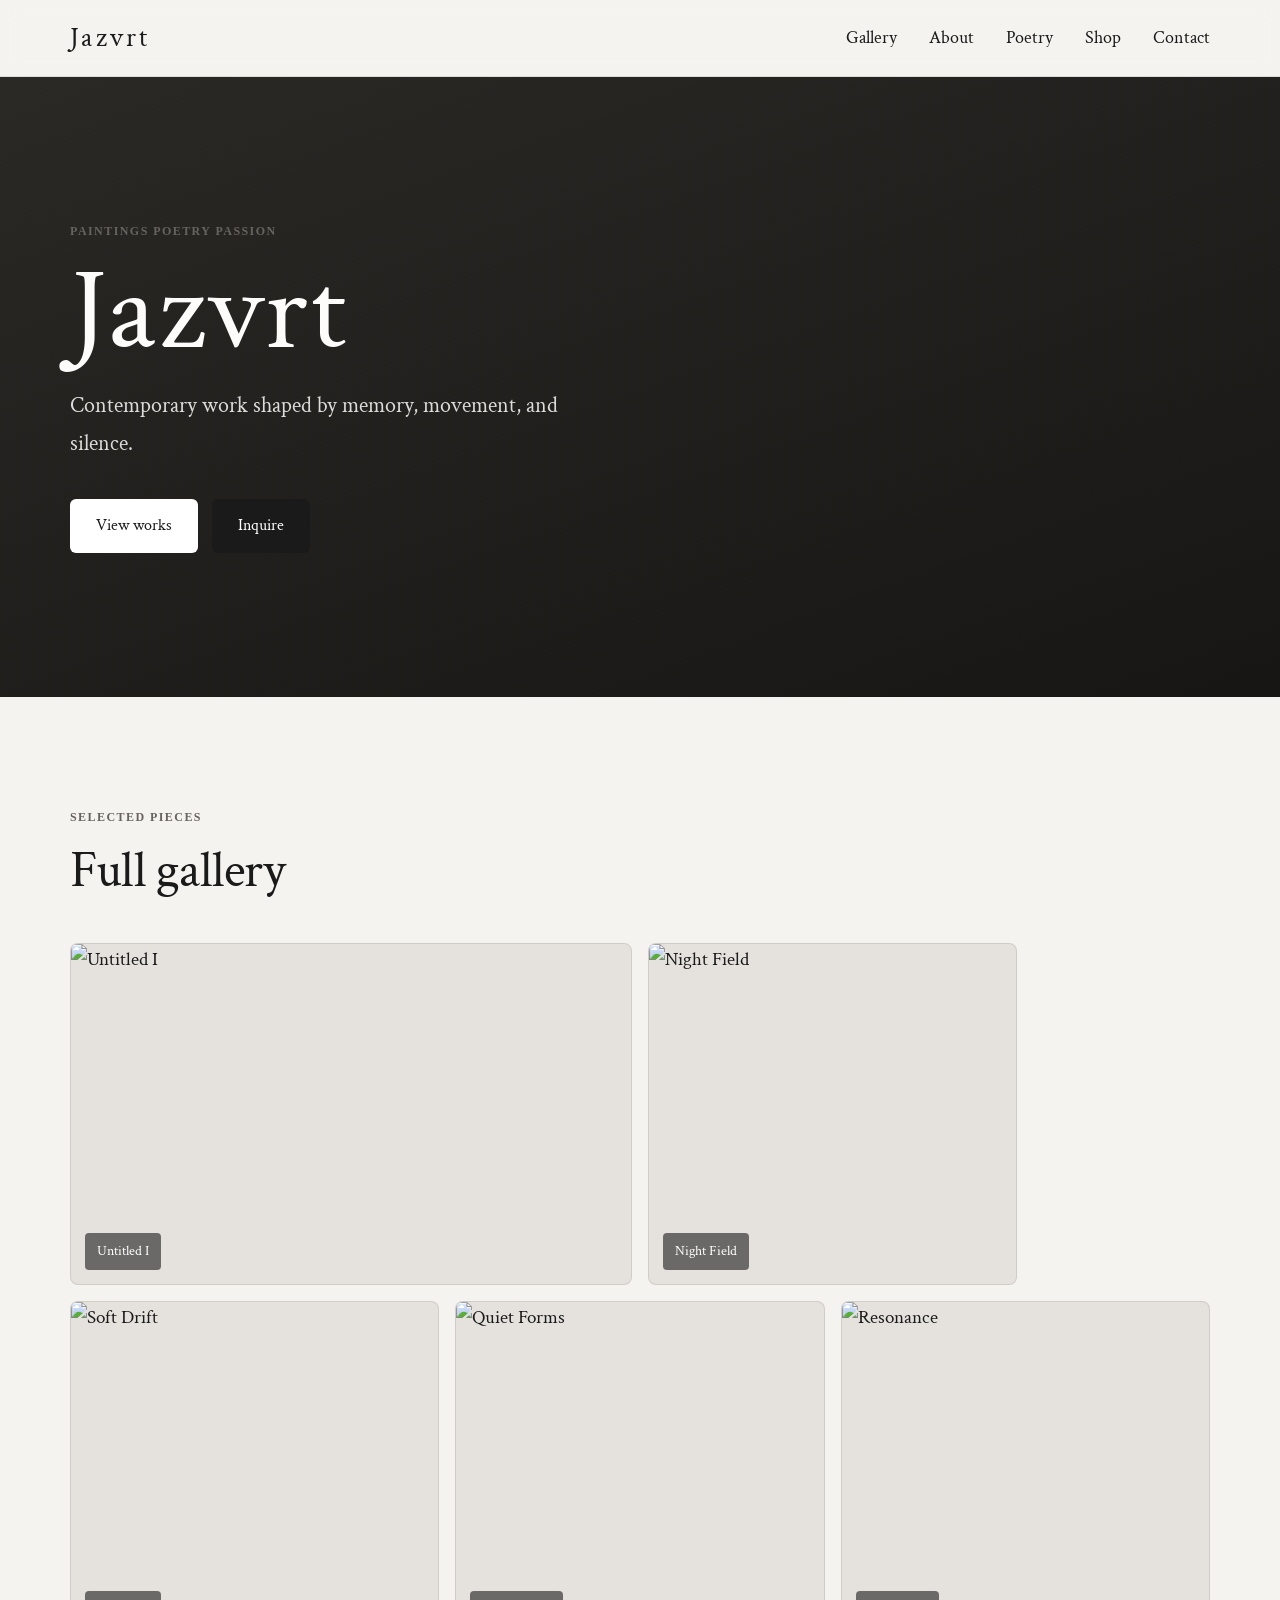
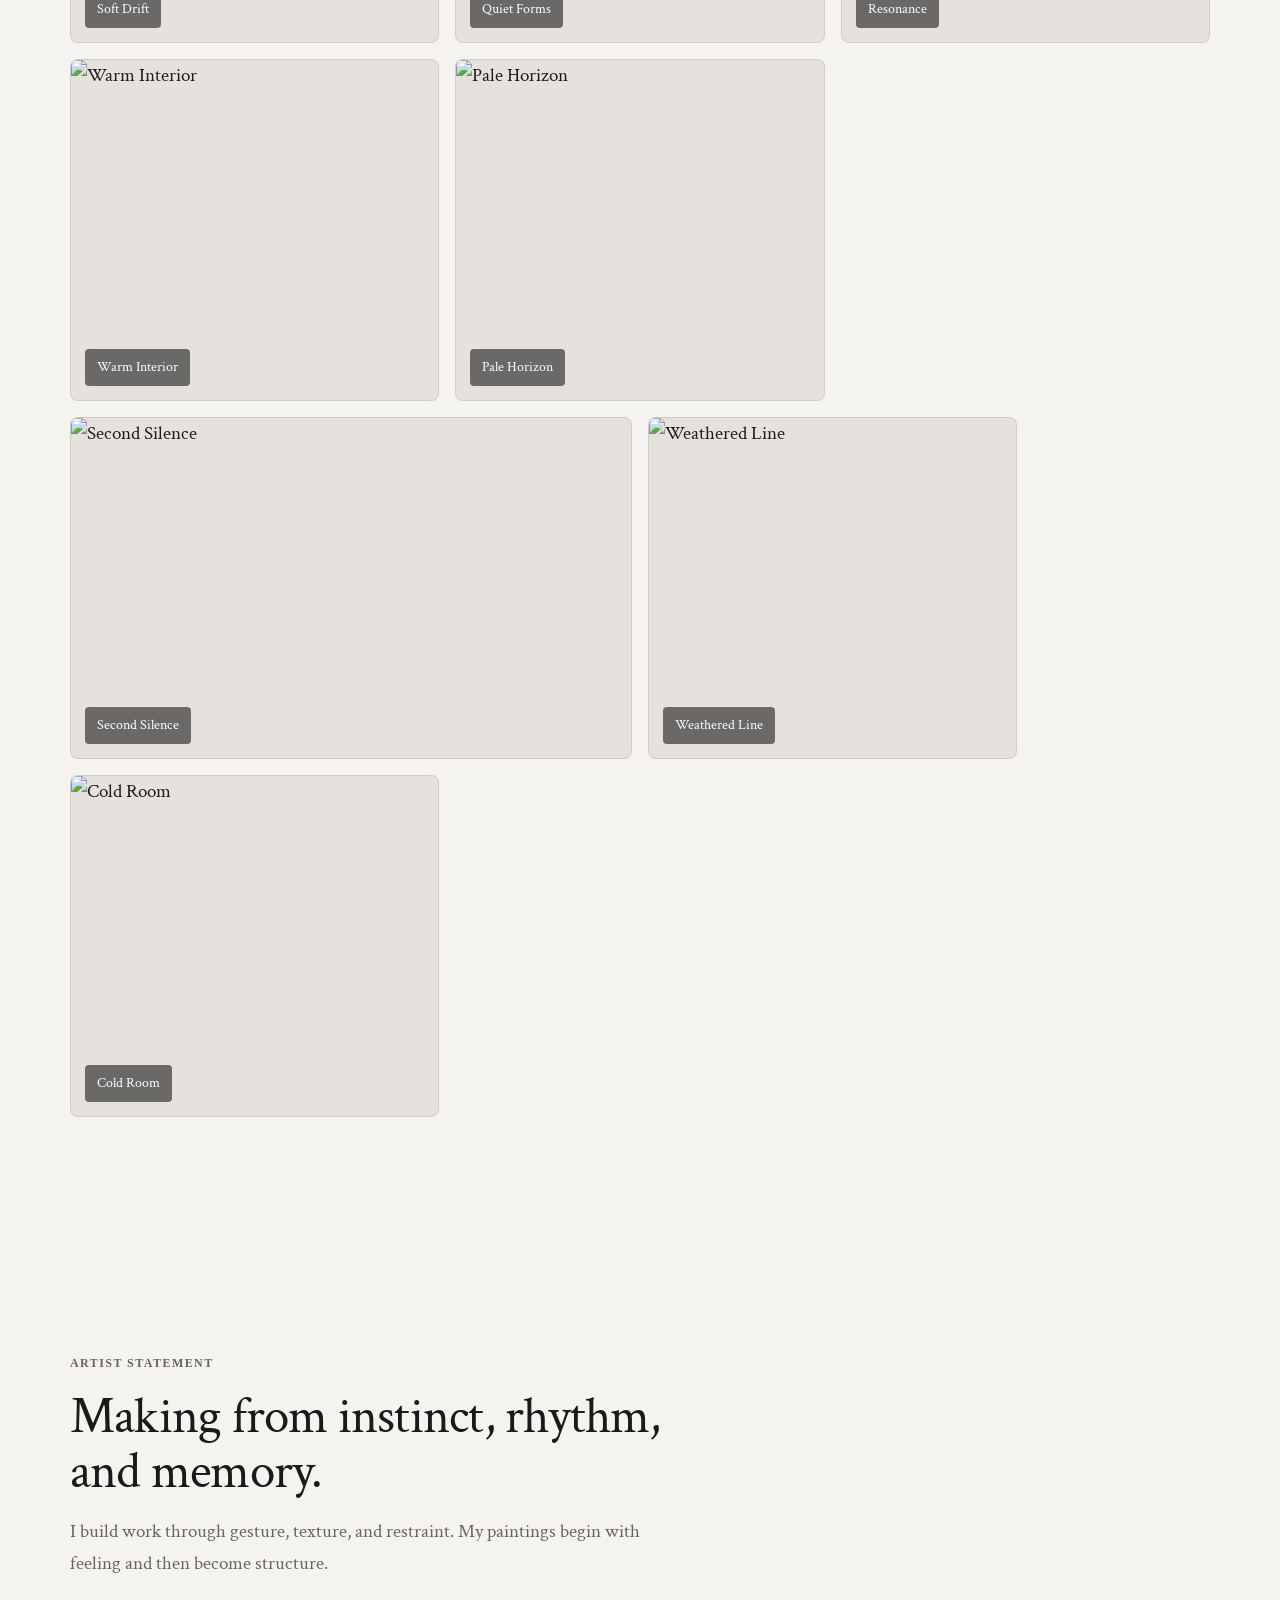
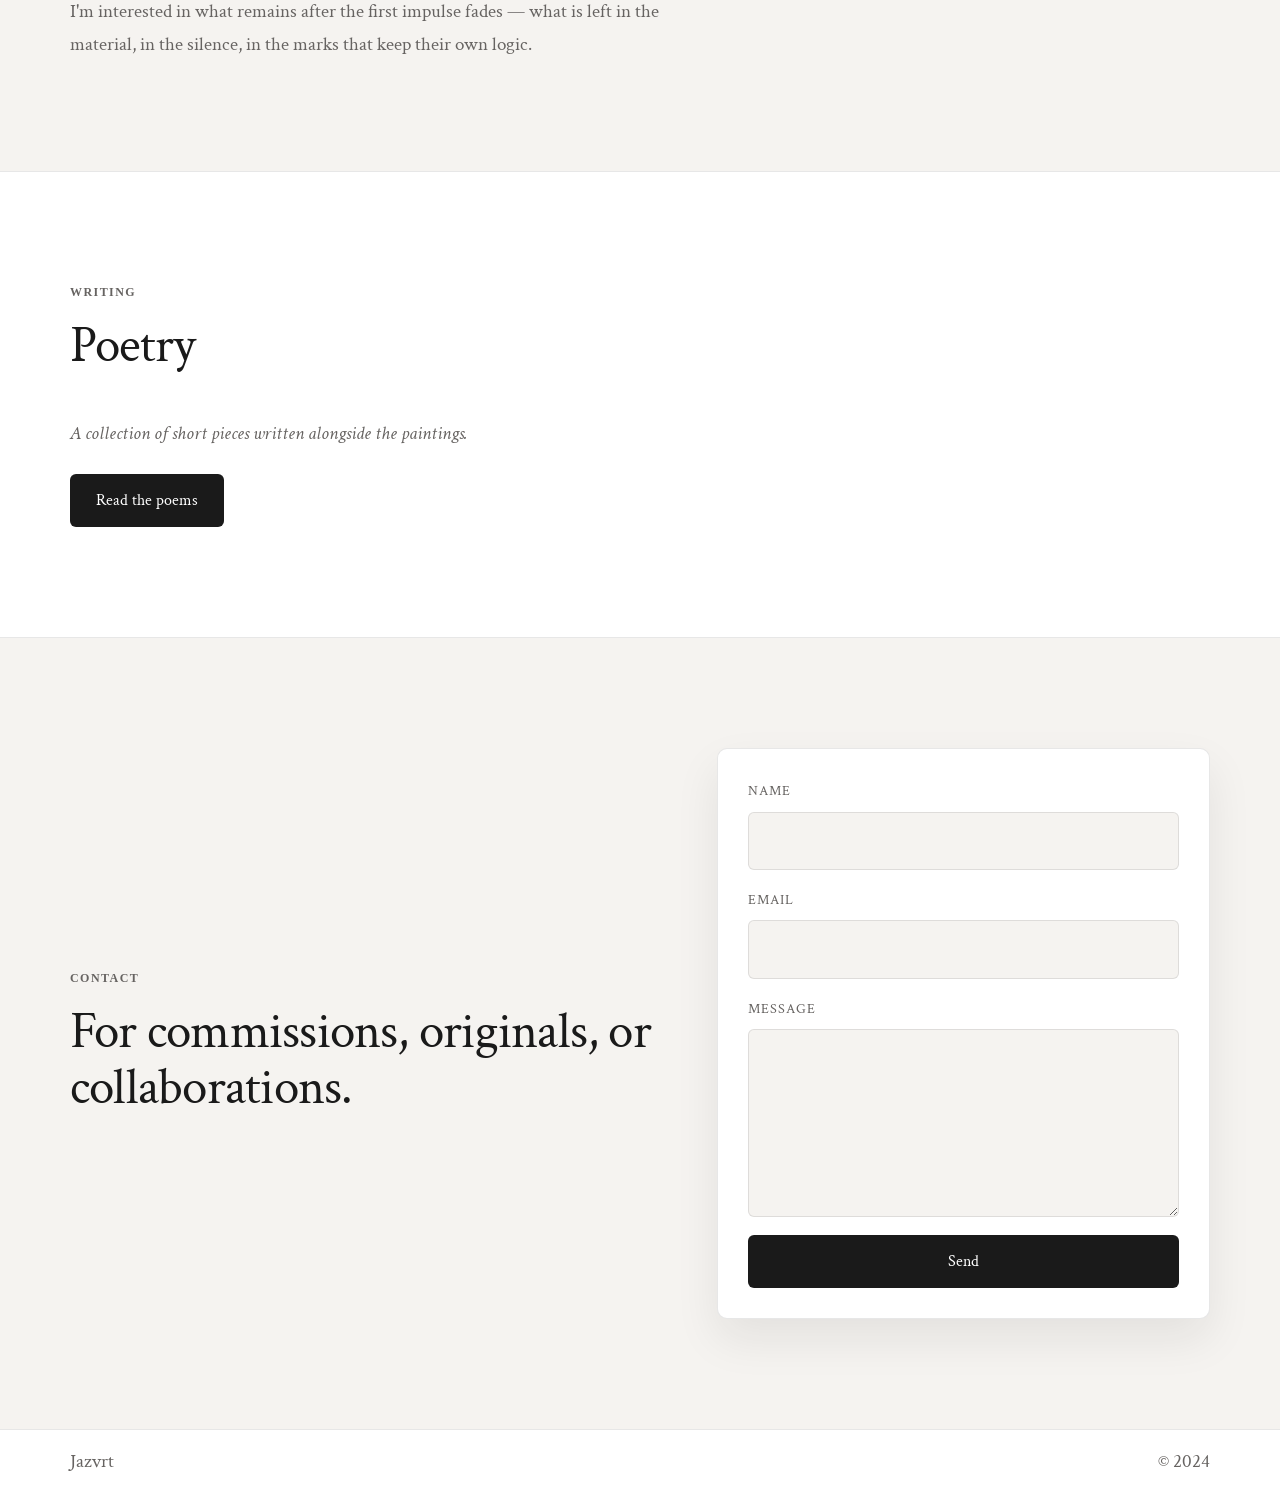
==== index.html @ 8edafdf9 "Fix tagline: paintings poetry passion (no slashes)" ====
<!DOCTYPE html>
<html lang="en">
<head>
  <meta charset="UTF-8">
  <meta name="viewport" content="width=device-width, initial-scale=1.0">
  <meta name="description" content="Jazvrt — contemporary paintings, works, and poetry.">
  <title>Jazvrt</title>
  <link rel="preconnect" href="https://fonts.googleapis.com">
  <link rel="preconnect" href="https://fonts.gstatic.com" crossorigin>
  <link href="https://fonts.googleapis.com/css2?family=Cormorant+Garamond:wght@300;400;500;600&family=Source+Serif+Pro:ital,wght@0,400;0,600;1,400&display=swap" rel="stylesheet">
  <link rel="stylesheet" href="styles.css">
</head>
<body>
  <header class="site-header"><div class="container nav-wrap">
    <a href="#top" class="brand">Jazvrt</a>
    <nav class="main-nav"><a href="#gallery">Gallery</a><a href="#about">About</a><a href="poetry.html">Poetry</a><a href="shop.html">Shop</a><a href="#contact">Contact</a></nav>
    <button class="menu-toggle" aria-label="Toggle menu" aria-expanded="false"><span></span><span></span><span></span></button>
  </div></header>

  <main id="top">
    <section class="hero"><div class="container hero-inner"><p class="eyebrow">paintings poetry passion</p><h1>Jazvrt</h1><p class="hero-copy">Contemporary work shaped by memory, movement, and silence.</p><div class="hero-actions"><a href="#gallery" class="btn btn-light">View works</a><a href="#contact" class="btn btn-dark">Inquire</a></div></div></section>

    <section class="gallery section-space" id="gallery"><div class="container"><div class="section-heading"><p class="eyebrow muted">Selected pieces</p><h2>Full gallery</h2></div><div class="gallery-grid">
      <figure class="gallery-item large" data-title="Untitled I"><img src="https://images.unsplash.com/photo-1579783902614-a3fb3927b6a5?auto=format&fit=crop&w=900&q=80" alt="Untitled I"><figcaption>Untitled I</figcaption></figure>
      <figure class="gallery-item" data-title="Night Field"><img src="https://images.unsplash.com/photo-1460661419201-fd4cecdf8a8b?auto=format&fit=crop&w=900&q=80" alt="Night Field"><figcaption>Night Field</figcaption></figure>
      <figure class="gallery-item" data-title="Soft Drift"><img src="https://images.unsplash.com/photo-1515405295579-ba7b45403062?auto=format&fit=crop&w=900&q=80" alt="Soft Drift"><figcaption>Soft Drift</figcaption></figure>
      <figure class="gallery-item" data-title="Quiet Forms"><img src="https://images.unsplash.com/photo-1500530855697-b586d89ba3ee?auto=format&fit=crop&w=900&q=80" alt="Quiet Forms"><figcaption>Quiet Forms</figcaption></figure>
      <figure class="gallery-item" data-title="Resonance"><img src="https://images.unsplash.com/photo-1517772660320-d64a2a03cf9d?auto=format&fit=crop&w=900&q=80" alt="Resonance"><figcaption>Resonance</figcaption></figure>
      <figure class="gallery-item" data-title="Warm Interior"><img src="https://images.unsplash.com/photo-1531913764164-f85c52e6e654?auto=format&fit=crop&w=900&q=80" alt="Warm Interior"><figcaption>Warm Interior</figcaption></figure>
      <figure class="gallery-item" data-title="Pale Horizon"><img src="https://images.unsplash.com/photo-1547333590-47313ce65319?auto=format&fit=crop&w=900&q=80" alt="Pale Horizon"><figcaption>Pale Horizon</figcaption></figure>
      <figure class="gallery-item large" data-title="Second Silence"><img src="https://images.unsplash.com/photo-1578301978693-85fa9c0320b9?auto=format&fit=crop&w=900&q=80" alt="Second Silence"><figcaption>Second Silence</figcaption></figure>
      <figure class="gallery-item" data-title="Weathered Line"><img src="https://images.unsplash.com/photo-1552083375-1447ce886485?auto=format&fit=crop&w=900&q=80" alt="Weathered Line"><figcaption>Weathered Line</figcaption></figure>
      <figure class="gallery-item" data-title="Cold Room"><img src="https://images.unsplash.com/photo-1541961017774-22349e4a1262?auto=format&fit=crop&w=900&q=80" alt="Cold Room"><figcaption>Cold Room</figcaption></figure>
    </div></div></section>

    <div class="lightbox" id="lightbox"><div class="lightbox-overlay" id="lightboxOverlay"></div><div class="lightbox-content"><button class="lightbox-close" id="lightboxClose" aria-label="Close">×</button><div class="zoom-viewport" id="zoomViewport"><img id="lightboxImage" src="" alt=""></div><div class="lightbox-info"><p id="lightboxCaption"></p><div class="lightbox-nav"><button id="lightboxPrev">← Prev</button><button id="lightboxNext">Next →</button></div></div></div></div>

    <section class="about section-space" id="about"><div class="container about-grid"><div class="about-copy"><p class="eyebrow muted">Artist statement</p><h2>Making from instinct, rhythm, and memory.</h2><p>I build work through gesture, texture, and restraint. My paintings begin with feeling and then become structure.</p><p>I'm interested in what remains after the first impulse fades — what is left in the material, in the silence, in the marks that keep their own logic.</p></div></div></section>
    <section class="poetry-teaser section-space"><div class="container"><div class="section-heading"><p class="eyebrow muted">Writing</p><h2>Poetry</h2></div><p class="poetry-lead">A collection of short pieces written alongside the paintings.</p><a href="poetry.html" class="btn btn-dark">Read the poems</a></div></section>
    <section class="contact section-space" id="contact"><div class="container contact-wrap"><div class="contact-copy"><p class="eyebrow muted">Contact</p><h2>For commissions, originals, or collaborations.</h2></div><form class="contact-form" id="contactForm"><label><span>Name</span><input type="text" name="name" required></label><label><span>Email</span><input type="email" name="email" required></label><label><span>Message</span><textarea name="message" rows="5" required></textarea></label><button type="submit" class="btn btn-dark">Send</button></form></div></section>
  </main>
  <footer class="site-footer"><div class="container footer-wrap"><span>Jazvrt</span><span>© 2024</span></div></footer>
  <script src="script.js"></script>
</body>
</html>
---- styles.css ----
@import url('https://fonts.googleapis.com/css2?family=Crimson+Text:ital,wght@0,400;0,600;1,400&family=Source+Serif+Pro:ital,wght@0,400;0,600;1,400&display=swap');
*{box-sizing:border-box;margin:0;padding:0}:root{--bg:#f5f3f0;--panel:#fff;--ink:#1a1a1a;--muted:#666361;--line:rgba(26,26,26,.1);--shadow:0 20px 45px rgba(26,26,26,.08);--success:#2d5016}html{scroll-behavior:smooth}body{background:var(--bg);color:var(--ink);font-family:'Crimson Text',Georgia,serif;line-height:1.7;font-size:19px;font-weight:400}img{display:block;width:100%}a{color:inherit;text-decoration:none}button,input,textarea{font:inherit}button{border:0;background:none;cursor:pointer}.container{width:min(1140px,calc(100% - 40px));margin:auto}.section-space{padding:110px 0}.eyebrow{font-size:.75rem;letter-spacing:.12em;text-transform:uppercase;font-weight:600;margin-bottom:16px;color:var(--muted);font-family:Georgia,serif}.muted{color:var(--muted)}
.site-header{position:sticky;top:0;z-index:30;background:rgba(245,243,240,.92);backdrop-filter:blur(10px);border-bottom:1px solid var(--line)}.nav-wrap{display:flex;align-items:center;justify-content:space-between;height:76px}.brand{font-size:1.7rem;font-weight:500;letter-spacing:.12em}.main-nav{display:flex;gap:32px;font-size:1.1rem}.main-nav a{position:relative}.main-nav a:after{content:'';position:absolute;bottom:-6px;left:0;width:100%;height:1px;background:var(--ink);transform:scaleX(0);transform-origin:left;transition:transform .25s}.main-nav a:hover:after{transform:scaleX(1)}.menu-toggle{display:none;width:40px;height:40px;border:1px solid var(--line);border-radius:50%;flex-direction:column;align-items:center;justify-content:center;gap:4px}.menu-toggle span{width:16px;height:1.5px;background:var(--ink)}
.hero{min-height:620px;display:flex;align-items:center;background:linear-gradient(160deg,#2b2926,#171614);color:#fdfcfa;padding:100px 0}.hero h1{font-size:clamp(4.5rem,9vw,8rem);font-weight:300;letter-spacing:.02em;line-height:.95;margin-bottom:20px}.hero-copy{font-size:1.4rem;max-width:540px;margin-bottom:36px;opacity:.85}.hero-actions{display:flex;gap:14px;flex-wrap:wrap}.btn{display:inline-flex;align-items:center;justify-content:center;padding:12px 25px;border-radius:6px;border:1px solid transparent;font-size:1rem;font-weight:500;transition:transform .2s,opacity .2s}.btn:hover{transform:translateY(-1px);opacity:.92}.btn-light{background:#fff;color:#1a1a1a}.btn-dark{background:var(--ink);color:#fff}.section-heading{margin-bottom:44px}.section-heading h2,.about-copy h2,.contact-copy h2{font-size:clamp(2.5rem,4vw,4rem);font-weight:400;letter-spacing:-.015em;line-height:1.08}
.gallery-grid{display:grid;grid-template-columns:repeat(12,1fr);gap:16px}.gallery-item{position:relative;grid-column:span 4;background:#e5e2de;overflow:hidden;cursor:pointer;border-radius:8px;border:1px solid var(--line);transition:transform .25s,box-shadow .25s}.gallery-item.large{grid-column:span 6}.gallery-item:hover{transform:translateY(-3px);box-shadow:var(--shadow)}.gallery-item img{height:340px;object-fit:cover;transition:transform .4s}.gallery-item:hover img{transform:scale(1.03)}.gallery-item figcaption{position:absolute;left:14px;bottom:14px;padding:6px 12px;background:rgba(26,26,26,.6);color:#fff;border-radius:4px;font-size:.9rem;font-weight:500}
.lightbox{display:none;position:fixed;inset:0;z-index:100;align-items:center;justify-content:center}.lightbox.active{display:flex}.lightbox-overlay{position:absolute;inset:0;background:rgba(20,18,16,.86);cursor:pointer}.lightbox-content{position:relative;z-index:1;width:min(92vw,920px);background:#14120f;border-radius:10px;overflow:hidden;animation:pop .28s ease}.zoom-viewport{overflow:hidden;max-height:76vh;background:#000;cursor:zoom-in}.zoom-viewport.zoomed{cursor:grab}.zoom-viewport.zoomed.dragging{cursor:grabbing}#lightboxImage{width:100%;max-height:76vh;object-fit:contain;user-select:none;transform:scale(1);transform-origin:center;transition:transform .18s ease;touch-action:none}.zoom-viewport.zoomed #lightboxImage{transform:scale(2.4);transition:none}.lightbox-close{position:absolute;top:12px;right:12px;width:38px;height:38px;border-radius:50%;background:rgba(255,255,255,.12);color:#fff;font-size:1.4rem;z-index:2}.lightbox-info{display:flex;align-items:center;justify-content:space-between;padding:16px 18px;color:#fff}.lightbox-nav{display:flex;gap:8px}.lightbox-nav button{color:#fff;border:1px solid rgba(255,255,255,.25);padding:8px 14px;border-radius:6px}.lightbox-nav button:hover{background:rgba(255,255,255,.1)}@keyframes pop{from{transform:scale(.96);opacity:0}to{transform:scale(1);opacity:1}}
.about-grid,.contact-wrap{display:grid;grid-template-columns:1.1fr .9fr;gap:44px;align-items:center}.about-copy p,.contact-copy p{margin-top:16px;color:var(--muted)}.about-visual img{border-radius:10px;border:1px solid var(--line);box-shadow:var(--shadow);min-height:420px;object-fit:cover}.poetry-teaser{background:var(--panel);border-top:1px solid var(--line);border-bottom:1px solid var(--line)}.poetry-lead,.shop-note{color:var(--muted);margin-bottom:24px;max-width:520px;font-style:italic}.poetry-page,.shop-page{background:var(--bg)}.poem-list{display:flex;flex-direction:column;max-width:720px;margin:auto}.poem-full{padding:48px 0;border-bottom:1px solid var(--line)}.poem-number{font-size:.9rem;letter-spacing:.1em;color:var(--muted);margin-bottom:14px}.poem-text{font-family:'Source Serif Pro',Georgia,serif;font-size:1.5rem;line-height:1.95;font-style:italic}
.contact{background:var(--bg)}.contact-form{display:grid;gap:18px;padding:30px;border-radius:10px;border:1px solid var(--line);background:var(--panel);box-shadow:var(--shadow)}.contact-form label{display:grid;gap:8px}.contact-form span,.payment-label{font-size:.9rem;text-transform:uppercase;letter-spacing:.08em;color:var(--muted)}.contact-form input,.contact-form textarea{padding:12px 14px;border-radius:6px;border:1px solid var(--line);background:var(--bg)}.contact-form textarea{min-height:130px;resize:vertical}.back-to-top{position:fixed;bottom:24px;right:24px;width:44px;height:44px;border-radius:50%;background:var(--ink);color:#fff;display:none;align-items:center;justify-content:center;z-index:20}.back-to-top.show{display:flex}.site-footer{border-top:1px solid var(--line);background:var(--panel)}.footer-wrap{display:flex;justify-content:space-between;align-items:center;min-height:64px;color:var(--muted)}
.shop-grid{display:grid;grid-template-columns:repeat(3,1fr);gap:20px}.product-card{background:var(--panel);border:1px solid var(--line);border-radius:10px;overflow:hidden;box-shadow:var(--shadow)}.product-card img{height:280px;object-fit:cover}.product-info{padding:20px;display:grid;gap:8px}.product-info h3{font-size:1.7rem;font-weight:400}.product-info p{color:var(--muted);font-size:1rem}.product-info strong{font-size:1.3rem;font-weight:500;margin:5px 0 8px}.cart-panel{margin-top:45px;padding:28px;border:1px solid var(--line);border-radius:10px;background:var(--panel);display:grid;grid-template-columns:1fr 1fr;gap:40px}.cart-panel h3{font-size:2rem;font-weight:400}.cart-empty{color:var(--muted);margin:12px 0}.cart-row{display:flex;justify-content:space-between;border-bottom:1px solid var(--line);padding:10px 0}.cart-total{margin-top:18px;font-size:1.25rem}.payment-methods{display:flex;flex-wrap:wrap;gap:8px;margin:14px 0 20px}.payment-methods span{padding:7px 10px;border:1px solid var(--line);border-radius:5px;font-size:.95rem}.checkout-btn{width:100%}.demo-note{color:var(--muted);font-size:.9rem;margin-top:12px;font-style:italic}
.toast{position:fixed;bottom:24px;left:24px;background:var(--success);color:#fff;padding:16px 24px;border-radius:8px;font-size:1rem;box-shadow:0 10px 30px rgba(45,80,22,.3);animation:slideIn .3s ease,slideOut .3s ease 2.7s forwards;z-index:1000}
@keyframes slideIn{from{transform:translateX(-120%);opacity:0}to{transform:translateX(0);opacity:1}}@keyframes slideOut{from{transform:translateX(0);opacity:1}to{transform:translateX(-120%);opacity:0}}
@media(max-width:768px){.menu-toggle{display:flex}.main-nav{display:none;position:absolute;top:76px;left:0;right:0;flex-direction:column;gap:18px;background:var(--panel);border-bottom:1px solid var(--line);padding:22px}.main-nav.active{display:flex}.gallery-grid{grid-template-columns:repeat(6,1fr)}.gallery-item,.gallery-item.large{grid-column:span 3}.about-grid,.contact-wrap,.cart-panel{grid-template-columns:1fr}.shop-grid{grid-template-columns:1fr 1fr}.poem-text{font-size:1.25rem}}@media(max-width:480px){.gallery-grid,.shop-grid{grid-template-columns:1fr}.gallery-item,.gallery-item.large{grid-column:span 1}.hero-actions{flex-direction:column}.section-space{padding:80px 0}.toast{left:12px;right:12px;bottom:20px}}
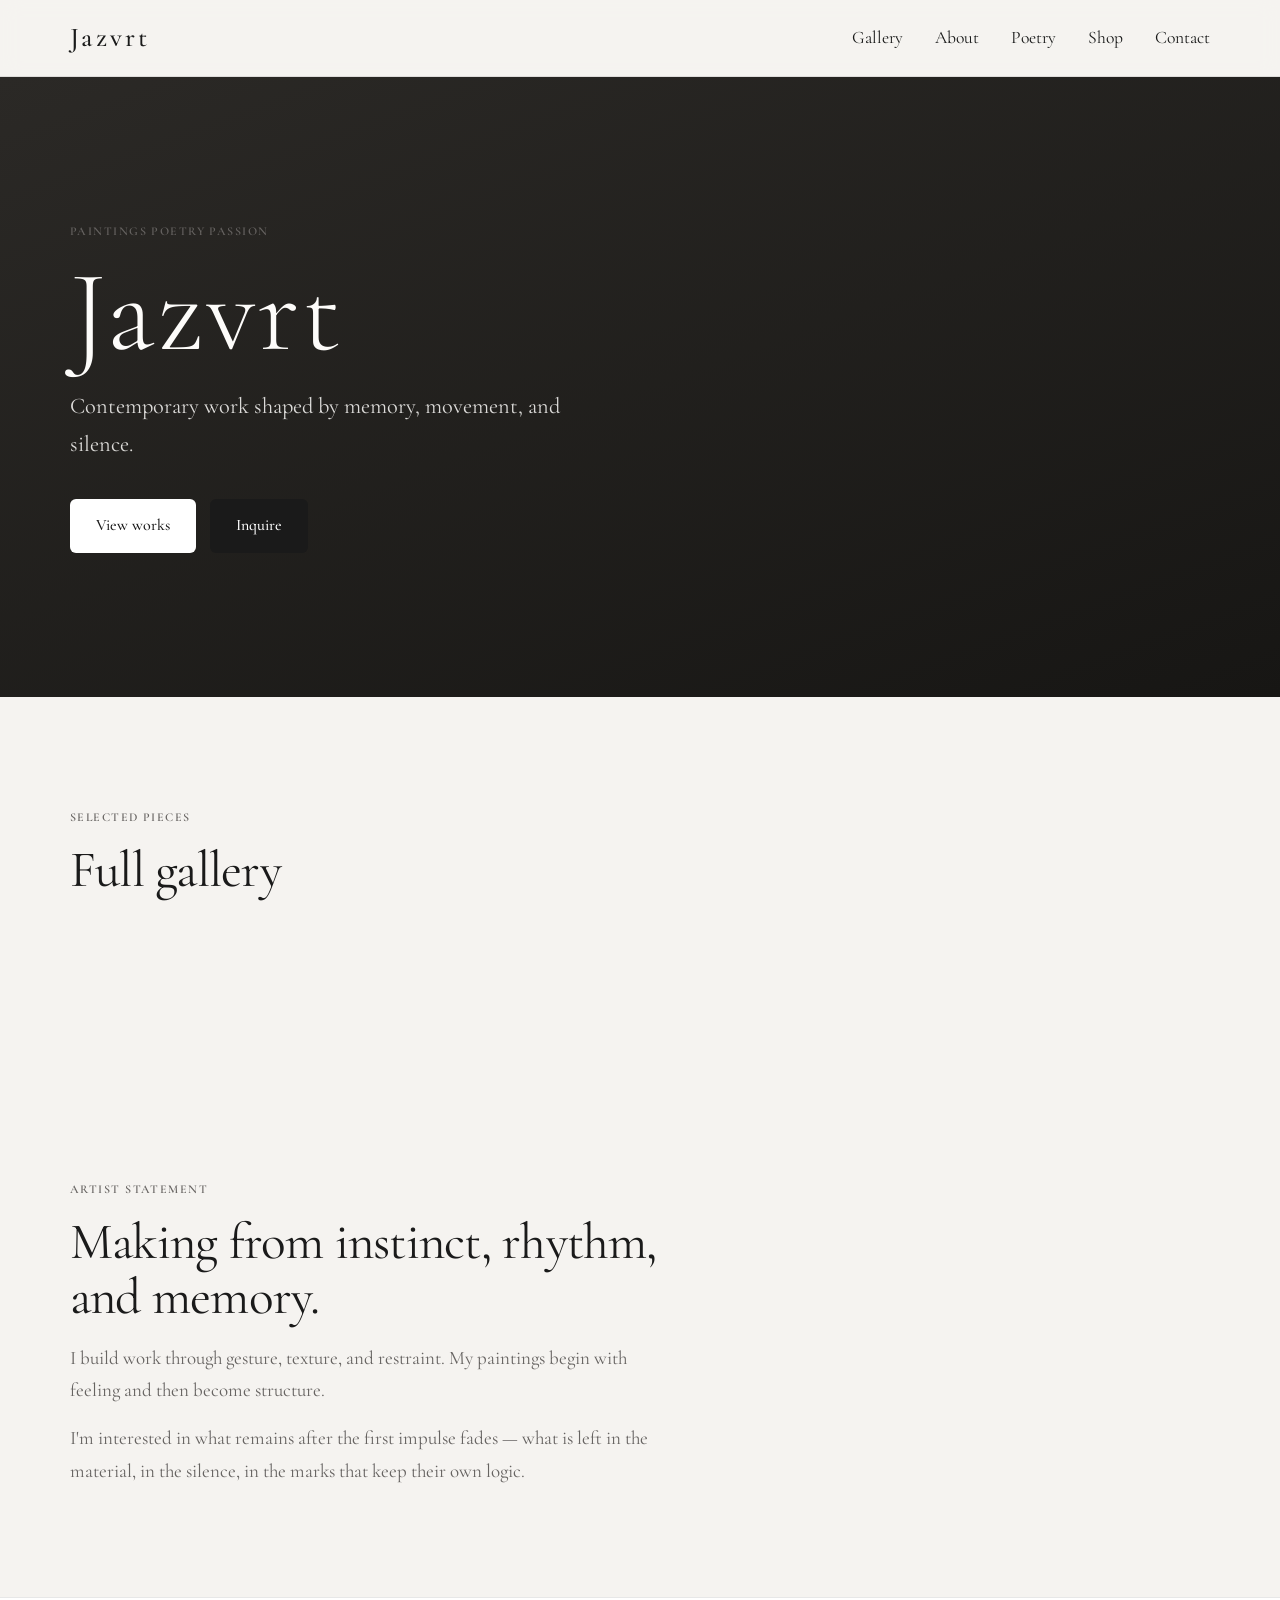
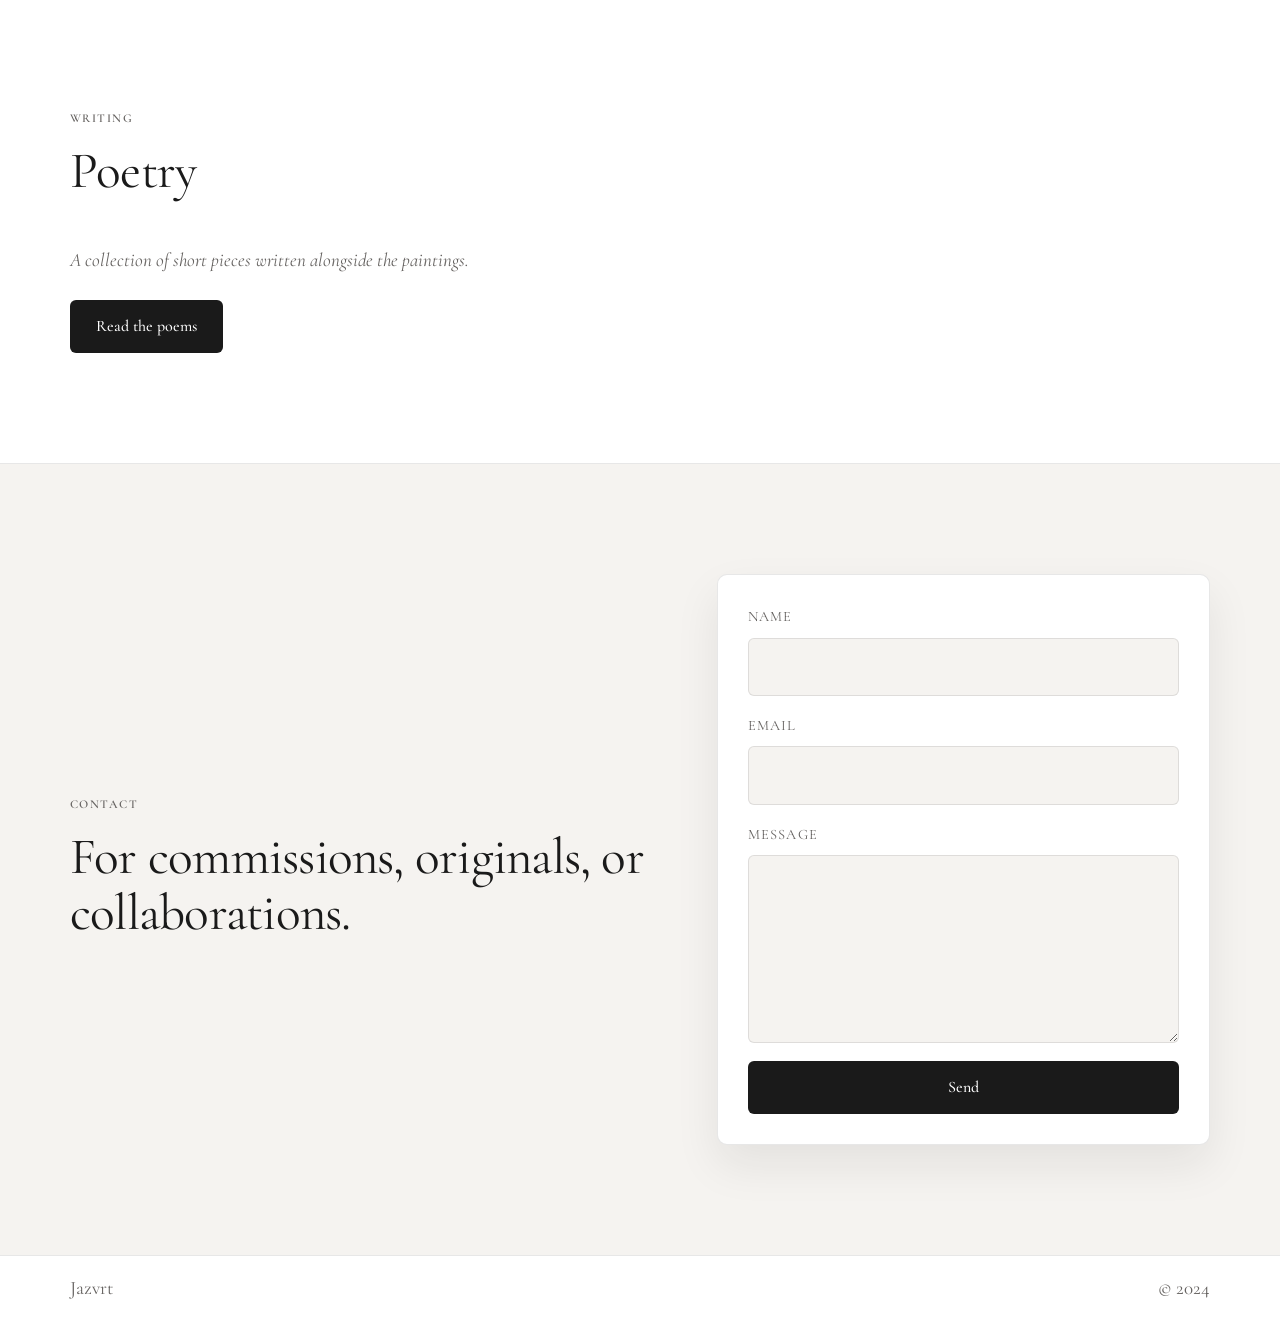
==== commit 362642c7: "Remove hardcoded gallery and poetry - now loads dynamically from Google Sheet" ====
--- a/index.html
+++ b/index.html
@@ -20,18 +20,7 @@
   <main id="top">
     <section class="hero"><div class="container hero-inner"><p class="eyebrow">paintings poetry passion</p><h1>Jazvrt</h1><p class="hero-copy">Contemporary work shaped by memory, movement, and silence.</p><div class="hero-actions"><a href="#gallery" class="btn btn-light">View works</a><a href="#contact" class="btn btn-dark">Inquire</a></div></div></section>
 
-    <section class="gallery section-space" id="gallery"><div class="container"><div class="section-heading"><p class="eyebrow muted">Selected pieces</p><h2>Full gallery</h2></div><div class="gallery-grid">
-      <figure class="gallery-item large" data-title="Untitled I"><img src="https://images.unsplash.com/photo-1579783902614-a3fb3927b6a5?auto=format&fit=crop&w=900&q=80" alt="Untitled I"><figcaption>Untitled I</figcaption></figure>
-      <figure class="gallery-item" data-title="Night Field"><img src="https://images.unsplash.com/photo-1460661419201-fd4cecdf8a8b?auto=format&fit=crop&w=900&q=80" alt="Night Field"><figcaption>Night Field</figcaption></figure>
-      <figure class="gallery-item" data-title="Soft Drift"><img src="https://images.unsplash.com/photo-1515405295579-ba7b45403062?auto=format&fit=crop&w=900&q=80" alt="Soft Drift"><figcaption>Soft Drift</figcaption></figure>
-      <figure class="gallery-item" data-title="Quiet Forms"><img src="https://images.unsplash.com/photo-1500530855697-b586d89ba3ee?auto=format&fit=crop&w=900&q=80" alt="Quiet Forms"><figcaption>Quiet Forms</figcaption></figure>
-      <figure class="gallery-item" data-title="Resonance"><img src="https://images.unsplash.com/photo-1517772660320-d64a2a03cf9d?auto=format&fit=crop&w=900&q=80" alt="Resonance"><figcaption>Resonance</figcaption></figure>
-      <figure class="gallery-item" data-title="Warm Interior"><img src="https://images.unsplash.com/photo-1531913764164-f85c52e6e654?auto=format&fit=crop&w=900&q=80" alt="Warm Interior"><figcaption>Warm Interior</figcaption></figure>
-      <figure class="gallery-item" data-title="Pale Horizon"><img src="https://images.unsplash.com/photo-1547333590-47313ce65319?auto=format&fit=crop&w=900&q=80" alt="Pale Horizon"><figcaption>Pale Horizon</figcaption></figure>
-      <figure class="gallery-item large" data-title="Second Silence"><img src="https://images.unsplash.com/photo-1578301978693-85fa9c0320b9?auto=format&fit=crop&w=900&q=80" alt="Second Silence"><figcaption>Second Silence</figcaption></figure>
-      <figure class="gallery-item" data-title="Weathered Line"><img src="https://images.unsplash.com/photo-1552083375-1447ce886485?auto=format&fit=crop&w=900&q=80" alt="Weathered Line"><figcaption>Weathered Line</figcaption></figure>
-      <figure class="gallery-item" data-title="Cold Room"><img src="https://images.unsplash.com/photo-1541961017774-22349e4a1262?auto=format&fit=crop&w=900&q=80" alt="Cold Room"><figcaption>Cold Room</figcaption></figure>
-    </div></div></section>
+    <section class="gallery section-space" id="gallery"><div class="container"><div class="section-heading"><p class="eyebrow muted">Selected pieces</p><h2>Full gallery</h2></div><div class="gallery-grid" id="galleryGrid"></div></div></section>
 
     <div class="lightbox" id="lightbox"><div class="lightbox-overlay" id="lightboxOverlay"></div><div class="lightbox-content"><button class="lightbox-close" id="lightboxClose" aria-label="Close">×</button><div class="zoom-viewport" id="zoomViewport"><img id="lightboxImage" src="" alt=""></div><div class="lightbox-info"><p id="lightboxCaption"></p><div class="lightbox-nav"><button id="lightboxPrev">← Prev</button><button id="lightboxNext">Next →</button></div></div></div></div>
 
@@ -40,6 +29,7 @@
     <section class="contact section-space" id="contact"><div class="container contact-wrap"><div class="contact-copy"><p class="eyebrow muted">Contact</p><h2>For commissions, originals, or collaborations.</h2></div><form class="contact-form" id="contactForm"><label><span>Name</span><input type="text" name="name" required></label><label><span>Email</span><input type="email" name="email" required></label><label><span>Message</span><textarea name="message" rows="5" required></textarea></label><button type="submit" class="btn btn-dark">Send</button></form></div></section>
   </main>
   <footer class="site-footer"><div class="container footer-wrap"><span>Jazvrt</span><span>© 2024</span></div></footer>
+  <script src="https://cdn.jsdelivr.net/npm/papaparse@5.4.1/papaparse.min.js"></script>
   <script src="script.js"></script>
 </body>
 </html>
--- a/styles.css
+++ b/styles.css
@@ -1,6 +1,6 @@
-@import url('https://fonts.googleapis.com/css2?family=Crimson+Text:ital,wght@0,400;0,600;1,400&family=Source+Serif+Pro:ital,wght@0,400;0,600;1,400&display=swap');
-*{box-sizing:border-box;margin:0;padding:0}:root{--bg:#f5f3f0;--panel:#fff;--ink:#1a1a1a;--muted:#666361;--line:rgba(26,26,26,.1);--shadow:0 20px 45px rgba(26,26,26,.08);--success:#2d5016}html{scroll-behavior:smooth}body{background:var(--bg);color:var(--ink);font-family:'Crimson Text',Georgia,serif;line-height:1.7;font-size:19px;font-weight:400}img{display:block;width:100%}a{color:inherit;text-decoration:none}button,input,textarea{font:inherit}button{border:0;background:none;cursor:pointer}.container{width:min(1140px,calc(100% - 40px));margin:auto}.section-space{padding:110px 0}.eyebrow{font-size:.75rem;letter-spacing:.12em;text-transform:uppercase;font-weight:600;margin-bottom:16px;color:var(--muted);font-family:Georgia,serif}.muted{color:var(--muted)}
-.site-header{position:sticky;top:0;z-index:30;background:rgba(245,243,240,.92);backdrop-filter:blur(10px);border-bottom:1px solid var(--line)}.nav-wrap{display:flex;align-items:center;justify-content:space-between;height:76px}.brand{font-size:1.7rem;font-weight:500;letter-spacing:.12em}.main-nav{display:flex;gap:32px;font-size:1.1rem}.main-nav a{position:relative}.main-nav a:after{content:'';position:absolute;bottom:-6px;left:0;width:100%;height:1px;background:var(--ink);transform:scaleX(0);transform-origin:left;transition:transform .25s}.main-nav a:hover:after{transform:scaleX(1)}.menu-toggle{display:none;width:40px;height:40px;border:1px solid var(--line);border-radius:50%;flex-direction:column;align-items:center;justify-content:center;gap:4px}.menu-toggle span{width:16px;height:1.5px;background:var(--ink)}
+@import url('https://fonts.googleapis.com/css2?family=Cormorant+Garamond:wght@300;400;500;600&family=Source+Serif+Pro:ital,wght@0,400;0,600;1,400&display=swap');
+*{box-sizing:border-box;margin:0;padding:0}:root{--bg:#f5f3f0;--panel:#fff;--ink:#1a1a1a;--muted:#666361;--line:rgba(26,26,26,.1);--shadow:0 20px 45px rgba(26,26,26,.08);--success:#2d5016}html{scroll-behavior:smooth}body{background:var(--bg);color:var(--ink);font-family:'Cormorant Garamond',Georgia,serif;line-height:1.7;font-size:19px;font-weight:400}img{display:block;width:100%}a{color:inherit;text-decoration:none}button,input,textarea{font:inherit}button{border:0;background:none;cursor:pointer}.container{width:min(1140px,calc(100% - 40px));margin:auto}.section-space{padding:110px 0}.eyebrow{font-size:.75rem;letter-spacing:.12em;text-transform:uppercase;font-weight:600;margin-bottom:16px;color:var(--muted)}.muted{color:var(--muted)}
+.site-header{position:sticky;top:0;z-index:30;background:rgba(245,243,240,.92);backdrop-filter:blur(10px);border-bottom:1px solid var(--line)}.nav-wrap{display:flex;align-items:center;justify-content:space-between;height:76px}.brand{font-size:1.7rem;font-weight:500;letter-spacing:.12em}.main-nav{display:flex;gap:32px;font-size:1.1rem}.main-nav a{position:relative}.main-nav a:after{content:'';position:absolute;bottom:-6px;left:0;width:100%;height:1px;background:var(--ink);transform:scaleX(0);transform-origin:left;transition:transform .25s}.main-nav a:hover:after{transform:scaleX(1)}.menu-toggle{display:none;width:40px;height:40px;border:1px solid var(--line);border-radius:50%;flex-direction:column;align-items:center;justify-content:center;gap:4px;z-index:50}.menu-toggle span{width:16px;height:1.5px;background:var(--ink)}
 .hero{min-height:620px;display:flex;align-items:center;background:linear-gradient(160deg,#2b2926,#171614);color:#fdfcfa;padding:100px 0}.hero h1{font-size:clamp(4.5rem,9vw,8rem);font-weight:300;letter-spacing:.02em;line-height:.95;margin-bottom:20px}.hero-copy{font-size:1.4rem;max-width:540px;margin-bottom:36px;opacity:.85}.hero-actions{display:flex;gap:14px;flex-wrap:wrap}.btn{display:inline-flex;align-items:center;justify-content:center;padding:12px 25px;border-radius:6px;border:1px solid transparent;font-size:1rem;font-weight:500;transition:transform .2s,opacity .2s}.btn:hover{transform:translateY(-1px);opacity:.92}.btn-light{background:#fff;color:#1a1a1a}.btn-dark{background:var(--ink);color:#fff}.section-heading{margin-bottom:44px}.section-heading h2,.about-copy h2,.contact-copy h2{font-size:clamp(2.5rem,4vw,4rem);font-weight:400;letter-spacing:-.015em;line-height:1.08}
 .gallery-grid{display:grid;grid-template-columns:repeat(12,1fr);gap:16px}.gallery-item{position:relative;grid-column:span 4;background:#e5e2de;overflow:hidden;cursor:pointer;border-radius:8px;border:1px solid var(--line);transition:transform .25s,box-shadow .25s}.gallery-item.large{grid-column:span 6}.gallery-item:hover{transform:translateY(-3px);box-shadow:var(--shadow)}.gallery-item img{height:340px;object-fit:cover;transition:transform .4s}.gallery-item:hover img{transform:scale(1.03)}.gallery-item figcaption{position:absolute;left:14px;bottom:14px;padding:6px 12px;background:rgba(26,26,26,.6);color:#fff;border-radius:4px;font-size:.9rem;font-weight:500}
 .lightbox{display:none;position:fixed;inset:0;z-index:100;align-items:center;justify-content:center}.lightbox.active{display:flex}.lightbox-overlay{position:absolute;inset:0;background:rgba(20,18,16,.86);cursor:pointer}.lightbox-content{position:relative;z-index:1;width:min(92vw,920px);background:#14120f;border-radius:10px;overflow:hidden;animation:pop .28s ease}.zoom-viewport{overflow:hidden;max-height:76vh;background:#000;cursor:zoom-in}.zoom-viewport.zoomed{cursor:grab}.zoom-viewport.zoomed.dragging{cursor:grabbing}#lightboxImage{width:100%;max-height:76vh;object-fit:contain;user-select:none;transform:scale(1);transform-origin:center;transition:transform .18s ease;touch-action:none}.zoom-viewport.zoomed #lightboxImage{transform:scale(2.4);transition:none}.lightbox-close{position:absolute;top:12px;right:12px;width:38px;height:38px;border-radius:50%;background:rgba(255,255,255,.12);color:#fff;font-size:1.4rem;z-index:2}.lightbox-info{display:flex;align-items:center;justify-content:space-between;padding:16px 18px;color:#fff}.lightbox-nav{display:flex;gap:8px}.lightbox-nav button{color:#fff;border:1px solid rgba(255,255,255,.25);padding:8px 14px;border-radius:6px}.lightbox-nav button:hover{background:rgba(255,255,255,.1)}@keyframes pop{from{transform:scale(.96);opacity:0}to{transform:scale(1);opacity:1}}
@@ -9,4 +9,5 @@
 .shop-grid{display:grid;grid-template-columns:repeat(3,1fr);gap:20px}.product-card{background:var(--panel);border:1px solid var(--line);border-radius:10px;overflow:hidden;box-shadow:var(--shadow)}.product-card img{height:280px;object-fit:cover}.product-info{padding:20px;display:grid;gap:8px}.product-info h3{font-size:1.7rem;font-weight:400}.product-info p{color:var(--muted);font-size:1rem}.product-info strong{font-size:1.3rem;font-weight:500;margin:5px 0 8px}.cart-panel{margin-top:45px;padding:28px;border:1px solid var(--line);border-radius:10px;background:var(--panel);display:grid;grid-template-columns:1fr 1fr;gap:40px}.cart-panel h3{font-size:2rem;font-weight:400}.cart-empty{color:var(--muted);margin:12px 0}.cart-row{display:flex;justify-content:space-between;border-bottom:1px solid var(--line);padding:10px 0}.cart-total{margin-top:18px;font-size:1.25rem}.payment-methods{display:flex;flex-wrap:wrap;gap:8px;margin:14px 0 20px}.payment-methods span{padding:7px 10px;border:1px solid var(--line);border-radius:5px;font-size:.95rem}.checkout-btn{width:100%}.demo-note{color:var(--muted);font-size:.9rem;margin-top:12px;font-style:italic}
 .toast{position:fixed;bottom:24px;left:24px;background:var(--success);color:#fff;padding:16px 24px;border-radius:8px;font-size:1rem;box-shadow:0 10px 30px rgba(45,80,22,.3);animation:slideIn .3s ease,slideOut .3s ease 2.7s forwards;z-index:1000}
 @keyframes slideIn{from{transform:translateX(-120%);opacity:0}to{transform:translateX(0);opacity:1}}@keyframes slideOut{from{transform:translateX(0);opacity:1}to{transform:translateX(-120%);opacity:0}}
-@media(max-width:768px){.menu-toggle{display:flex}.main-nav{display:none;position:absolute;top:76px;left:0;right:0;flex-direction:column;gap:18px;background:var(--panel);border-bottom:1px solid var(--line);padding:22px}.main-nav.active{display:flex}.gallery-grid{grid-template-columns:repeat(6,1fr)}.gallery-item,.gallery-item.large{grid-column:span 3}.about-grid,.contact-wrap,.cart-panel{grid-template-columns:1fr}.shop-grid{grid-template-columns:1fr 1fr}.poem-text{font-size:1.25rem}}@media(max-width:480px){.gallery-grid,.shop-grid{grid-template-columns:1fr}.gallery-item,.gallery-item.large{grid-column:span 1}.hero-actions{flex-direction:column}.section-space{padding:80px 0}.toast{left:12px;right:12px;bottom:20px}}
+@media(max-width:768px){.menu-toggle{display:flex}.main-nav{display:none;position:fixed;inset:0;width:100%;height:100vh;flex-direction:column;gap:24px;background:var(--bg);border:none;padding:120px 40px 40px;z-index:40;overflow-y:auto;opacity:0;transform:scale(.95);pointer-events:none;transition:opacity .3s ease,transform .3s ease}.main-nav.active{display:flex;opacity:1;transform:scale(1);pointer-events:auto}.gallery-grid{grid-template-columns:repeat(6,1fr)}.gallery-item,.gallery-item.large{grid-column:span 3}.about-grid,.contact-wrap,.cart-panel{grid-template-columns:1fr}.shop-grid{grid-template-columns:1fr 1fr}.poem-text{font-size:1.25rem}}
+@media(max-width:480px){.gallery-grid,.shop-grid{grid-template-columns:1fr}.gallery-item,.gallery-item.large{grid-column:span 1}.hero-actions{flex-direction:column}.section-space{padding:80px 0}.toast{left:12px;right:12px;bottom:20px}}
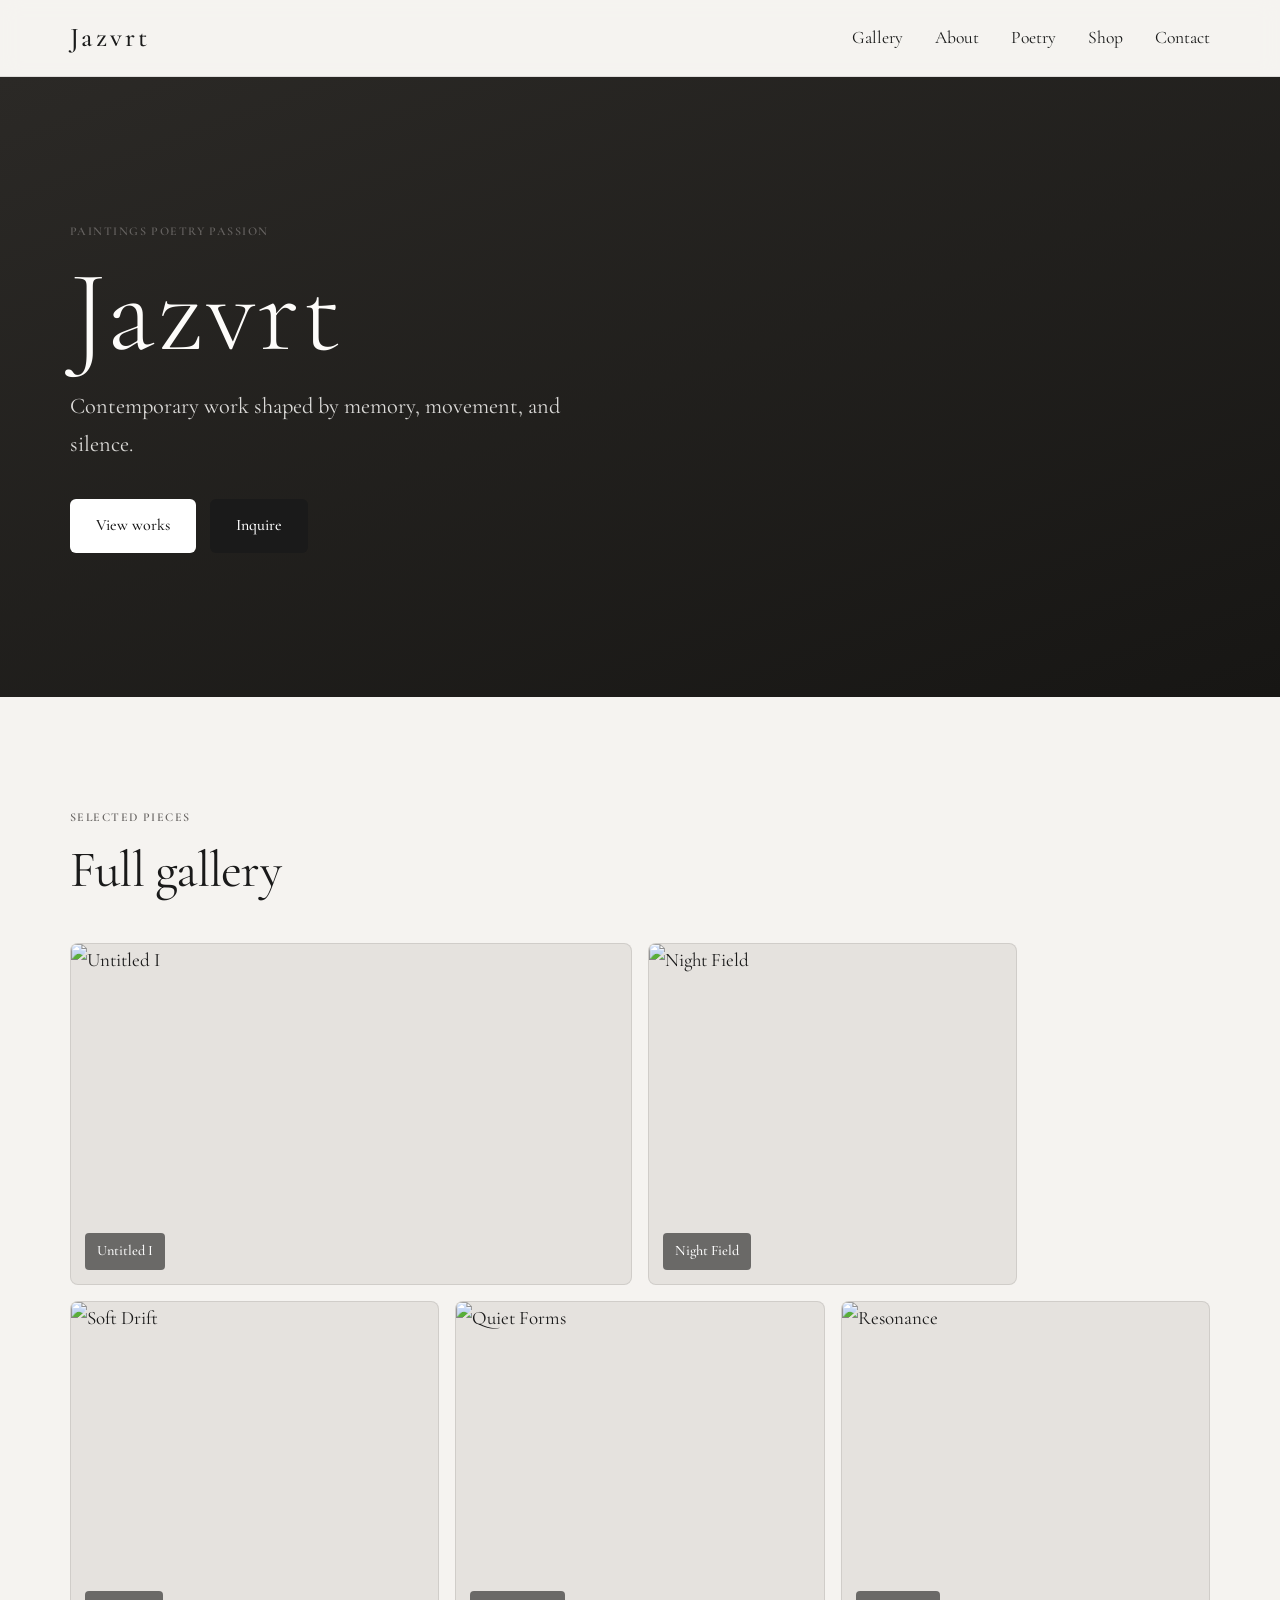
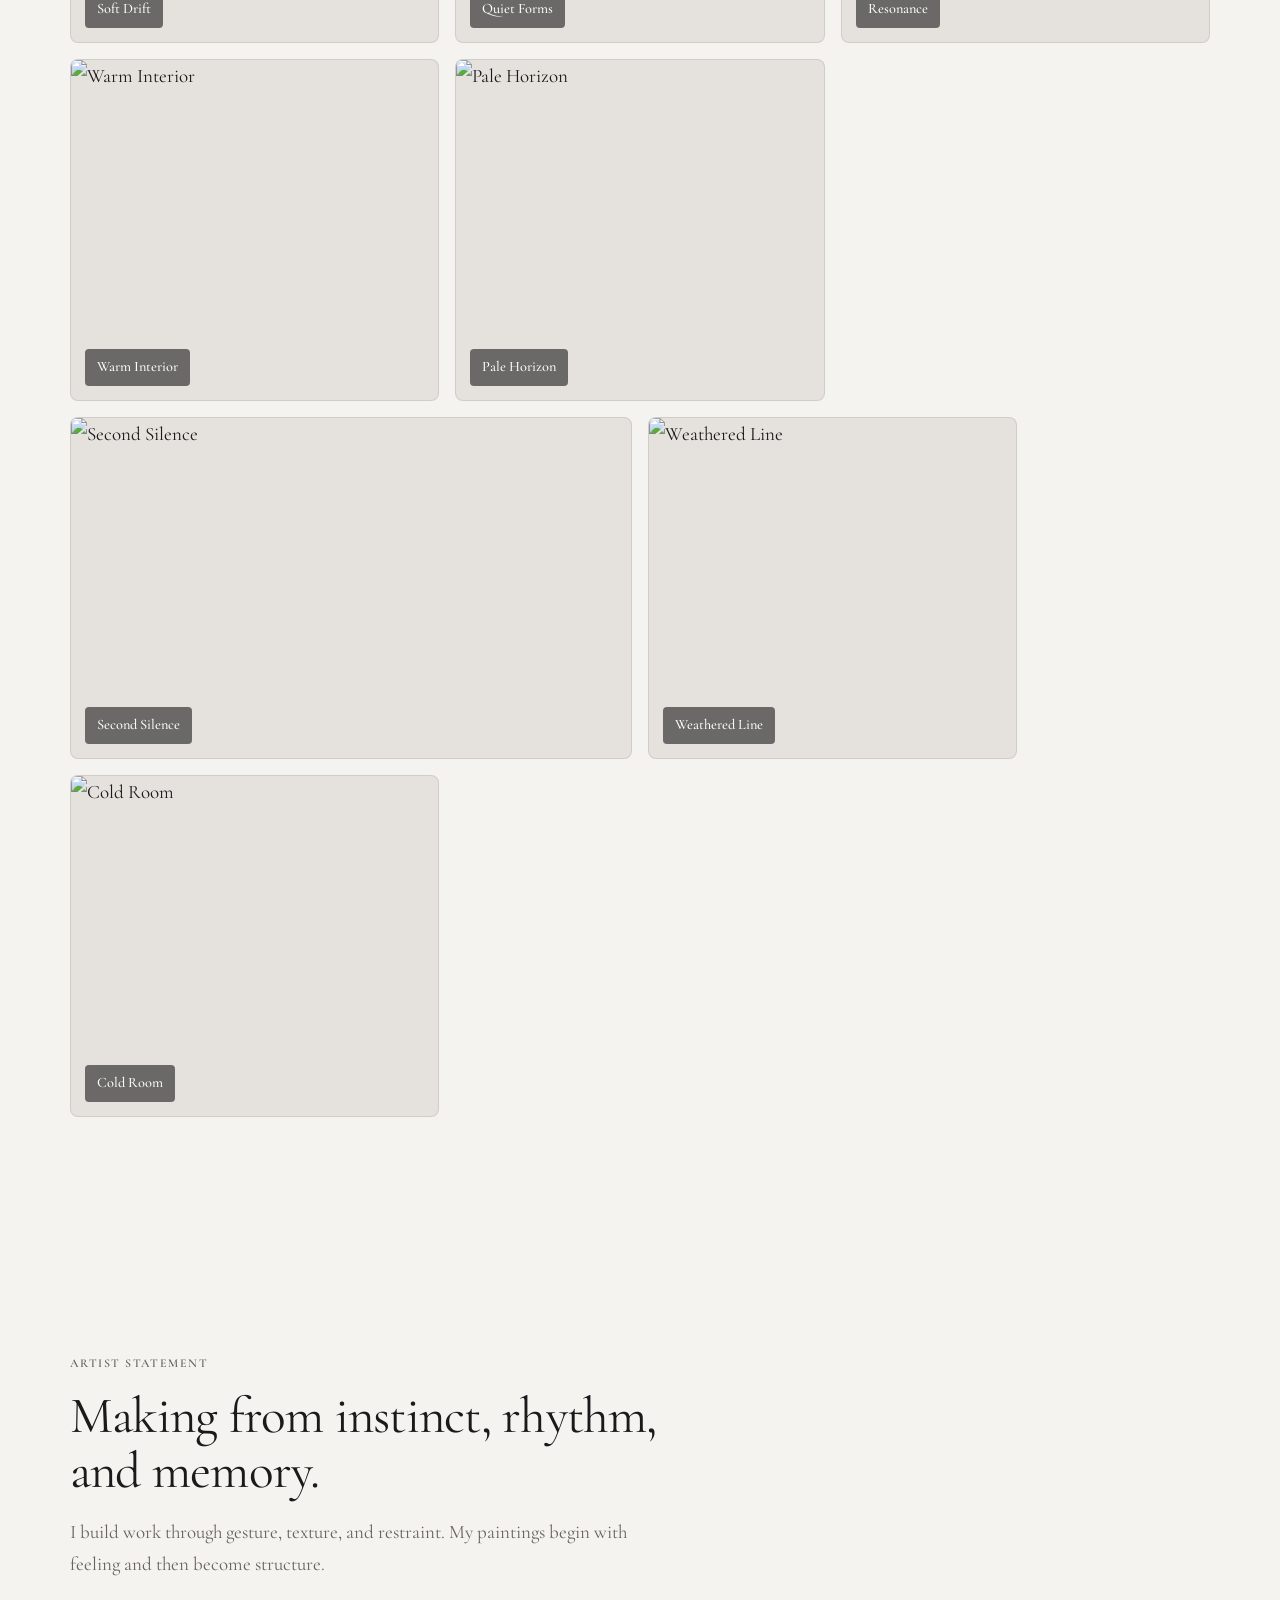
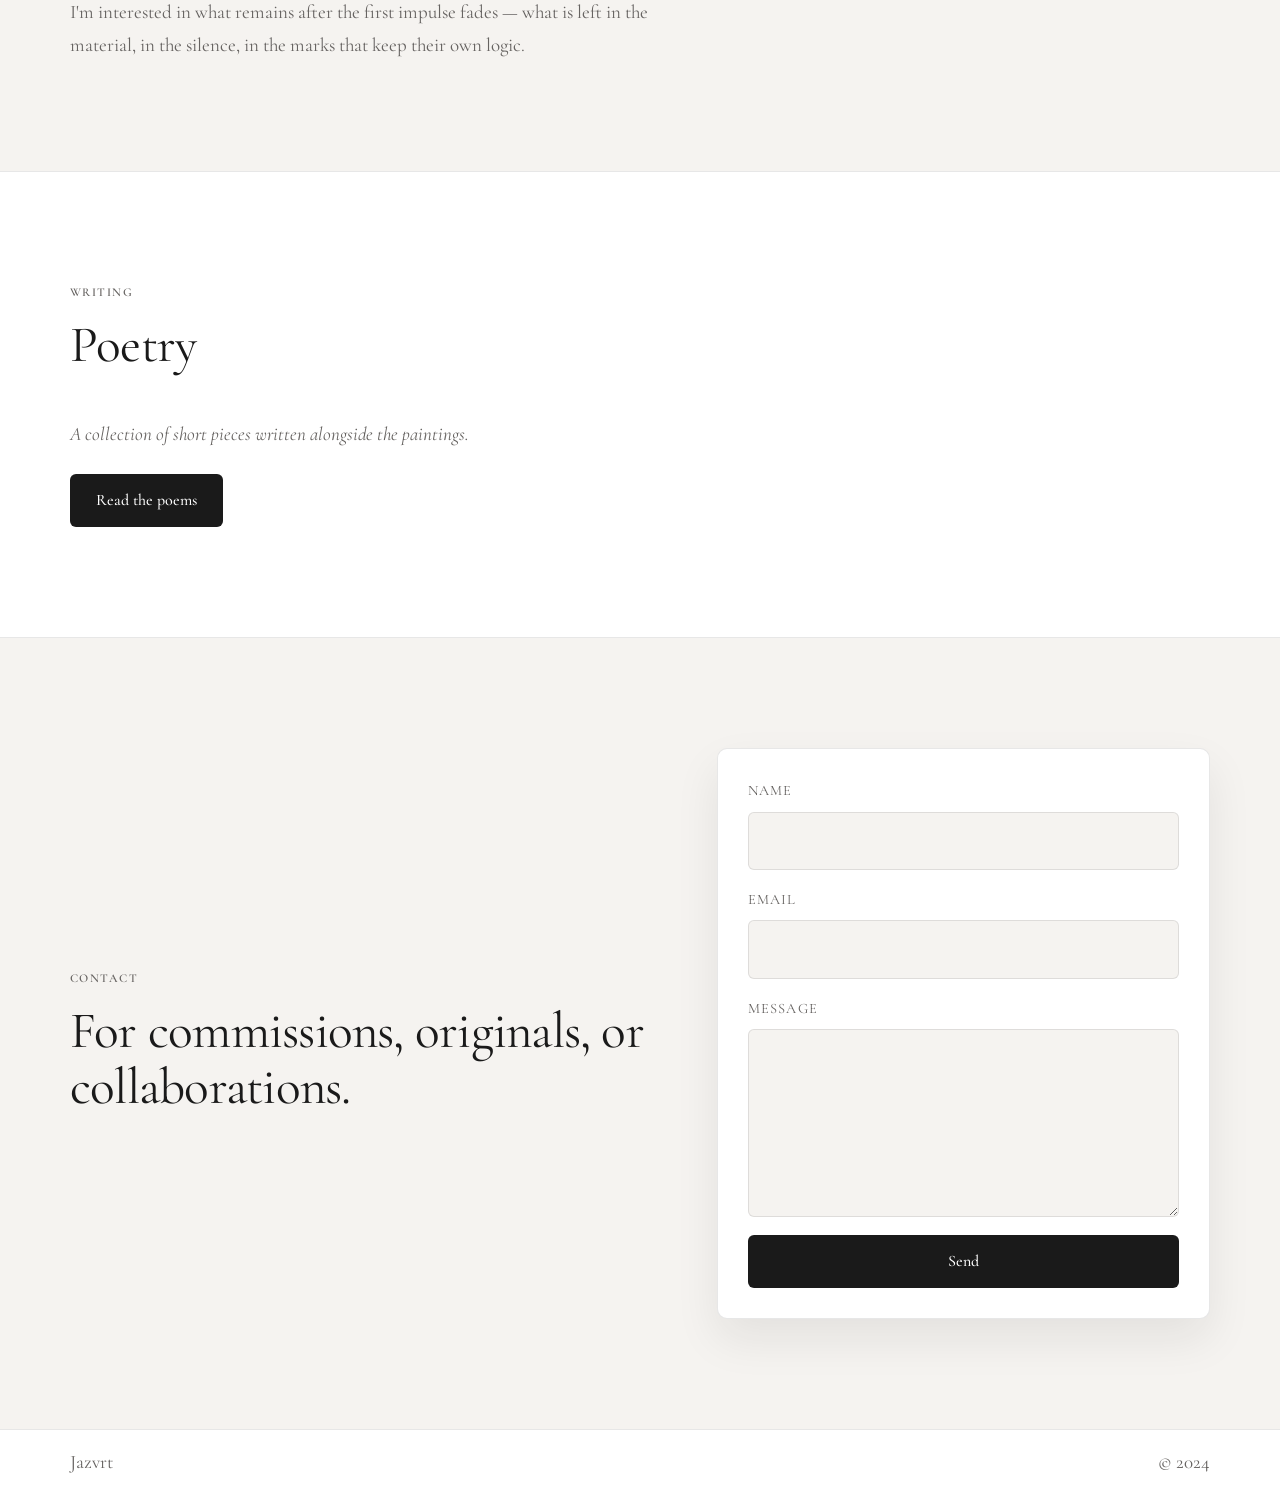
==== commit 4e99718c: "Revert to original hardcoded gallery and poetry - remove Google Sheets integration" ====
--- a/index.html
+++ b/index.html
@@ -20,7 +20,18 @@
   <main id="top">
     <section class="hero"><div class="container hero-inner"><p class="eyebrow">paintings poetry passion</p><h1>Jazvrt</h1><p class="hero-copy">Contemporary work shaped by memory, movement, and silence.</p><div class="hero-actions"><a href="#gallery" class="btn btn-light">View works</a><a href="#contact" class="btn btn-dark">Inquire</a></div></div></section>
 
-    <section class="gallery section-space" id="gallery"><div class="container"><div class="section-heading"><p class="eyebrow muted">Selected pieces</p><h2>Full gallery</h2></div><div class="gallery-grid" id="galleryGrid"></div></div></section>
+    <section class="gallery section-space" id="gallery"><div class="container"><div class="section-heading"><p class="eyebrow muted">Selected pieces</p><h2>Full gallery</h2></div><div class="gallery-grid">
+      <figure class="gallery-item large" data-title="Untitled I"><img src="https://images.unsplash.com/photo-1579783902614-a3fb3927b6a5?auto=format&fit=crop&w=900&q=80" alt="Untitled I"><figcaption>Untitled I</figcaption></figure>
+      <figure class="gallery-item" data-title="Night Field"><img src="https://images.unsplash.com/photo-1460661419201-fd4cecdf8a8b?auto=format&fit=crop&w=900&q=80" alt="Night Field"><figcaption>Night Field</figcaption></figure>
+      <figure class="gallery-item" data-title="Soft Drift"><img src="https://images.unsplash.com/photo-1515405295579-ba7b45403062?auto=format&fit=crop&w=900&q=80" alt="Soft Drift"><figcaption>Soft Drift</figcaption></figure>
+      <figure class="gallery-item" data-title="Quiet Forms"><img src="https://images.unsplash.com/photo-1500530855697-b586d89ba3ee?auto=format&fit=crop&w=900&q=80" alt="Quiet Forms"><figcaption>Quiet Forms</figcaption></figure>
+      <figure class="gallery-item" data-title="Resonance"><img src="https://images.unsplash.com/photo-1517772660320-d64a2a03cf9d?auto=format&fit=crop&w=900&q=80" alt="Resonance"><figcaption>Resonance</figcaption></figure>
+      <figure class="gallery-item" data-title="Warm Interior"><img src="https://images.unsplash.com/photo-1531913764164-f85c52e6e654?auto=format&fit=crop&w=900&q=80" alt="Warm Interior"><figcaption>Warm Interior</figcaption></figure>
+      <figure class="gallery-item" data-title="Pale Horizon"><img src="https://images.unsplash.com/photo-1547333590-47313ce65319?auto=format&fit=crop&w=900&q=80" alt="Pale Horizon"><figcaption>Pale Horizon</figcaption></figure>
+      <figure class="gallery-item large" data-title="Second Silence"><img src="https://images.unsplash.com/photo-1578301978693-85fa9c0320b9?auto=format&fit=crop&w=900&q=80" alt="Second Silence"><figcaption>Second Silence</figcaption></figure>
+      <figure class="gallery-item" data-title="Weathered Line"><img src="https://images.unsplash.com/photo-1552083375-1447ce886485?auto=format&fit=crop&w=900&q=80" alt="Weathered Line"><figcaption>Weathered Line</figcaption></figure>
+      <figure class="gallery-item" data-title="Cold Room"><img src="https://images.unsplash.com/photo-1541961017774-22349e4a1262?auto=format&fit=crop&w=900&q=80" alt="Cold Room"><figcaption>Cold Room</figcaption></figure>
+    </div></div></section>
 
     <div class="lightbox" id="lightbox"><div class="lightbox-overlay" id="lightboxOverlay"></div><div class="lightbox-content"><button class="lightbox-close" id="lightboxClose" aria-label="Close">×</button><div class="zoom-viewport" id="zoomViewport"><img id="lightboxImage" src="" alt=""></div><div class="lightbox-info"><p id="lightboxCaption"></p><div class="lightbox-nav"><button id="lightboxPrev">← Prev</button><button id="lightboxNext">Next →</button></div></div></div></div>
 
@@ -29,7 +40,6 @@
     <section class="contact section-space" id="contact"><div class="container contact-wrap"><div class="contact-copy"><p class="eyebrow muted">Contact</p><h2>For commissions, originals, or collaborations.</h2></div><form class="contact-form" id="contactForm"><label><span>Name</span><input type="text" name="name" required></label><label><span>Email</span><input type="email" name="email" required></label><label><span>Message</span><textarea name="message" rows="5" required></textarea></label><button type="submit" class="btn btn-dark">Send</button></form></div></section>
   </main>
   <footer class="site-footer"><div class="container footer-wrap"><span>Jazvrt</span><span>© 2024</span></div></footer>
-  <script src="https://cdn.jsdelivr.net/npm/papaparse@5.4.1/papaparse.min.js"></script>
   <script src="script.js"></script>
 </body>
 </html>
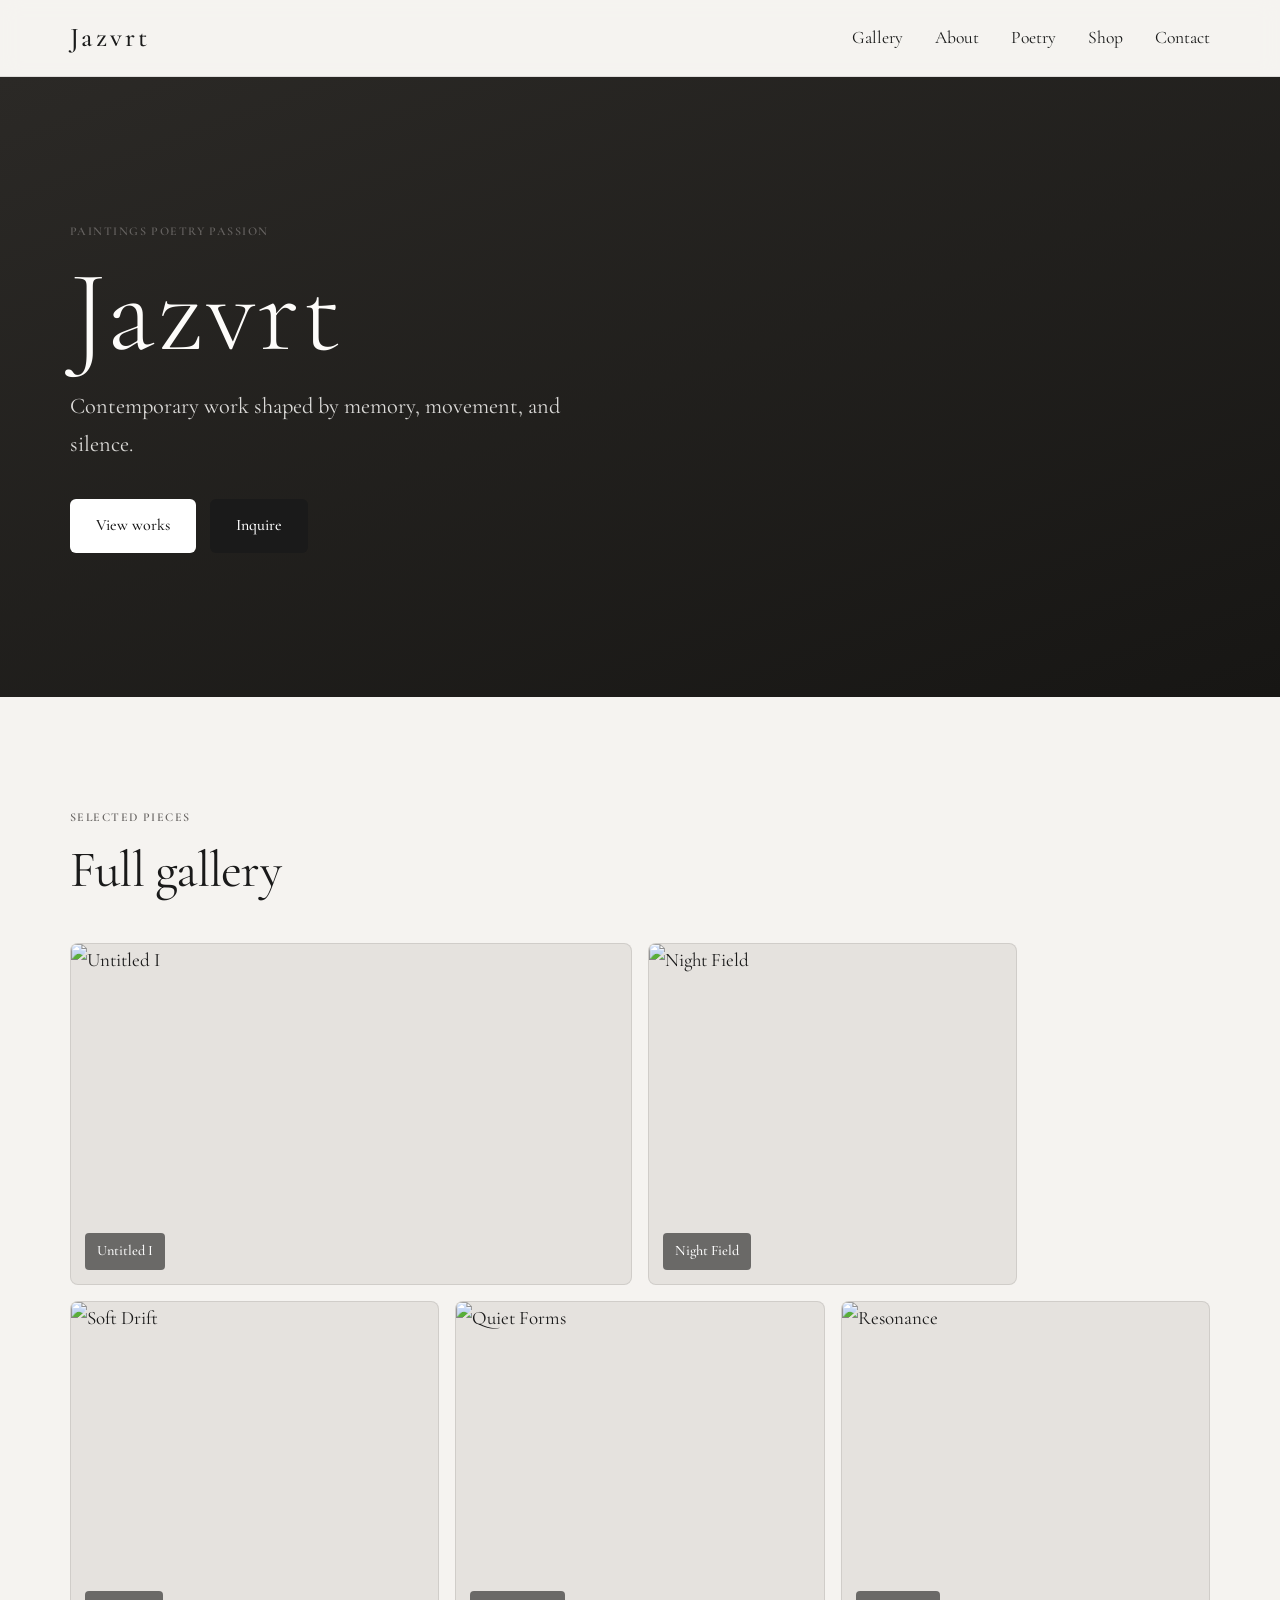
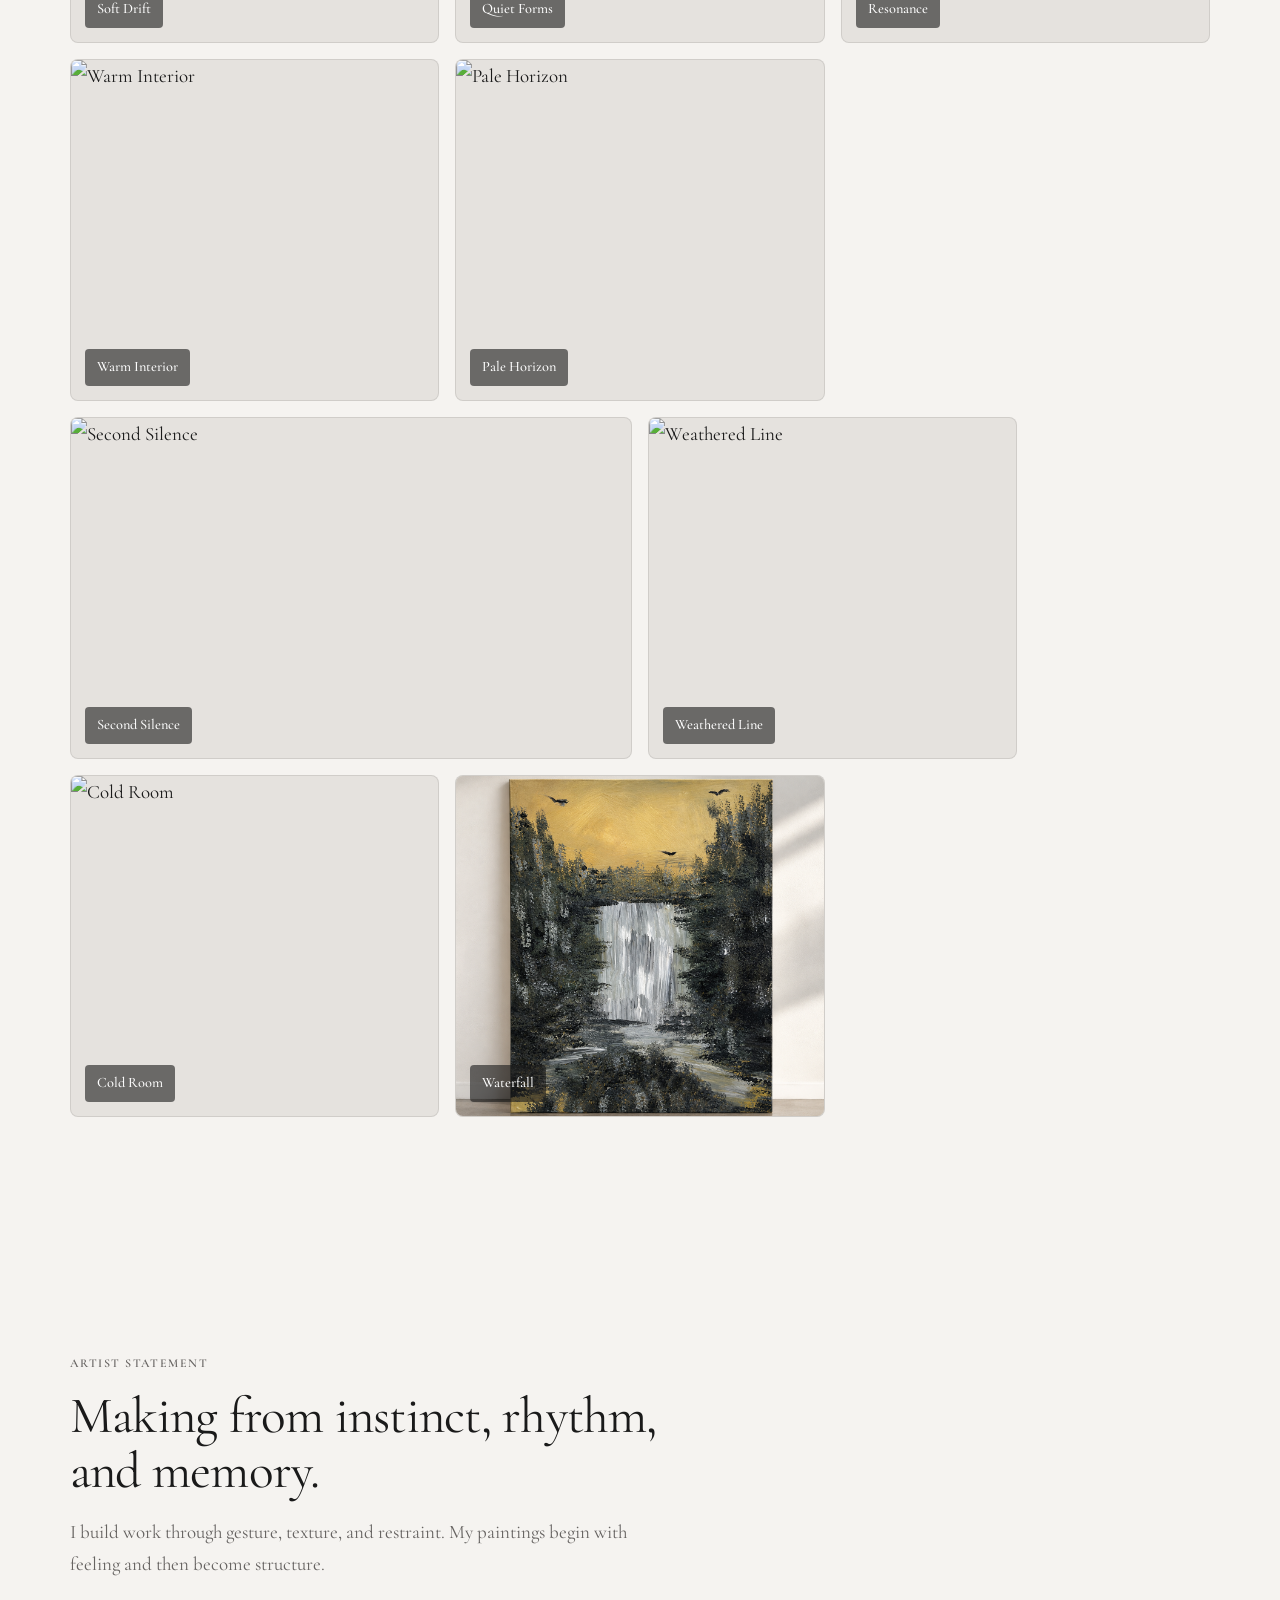
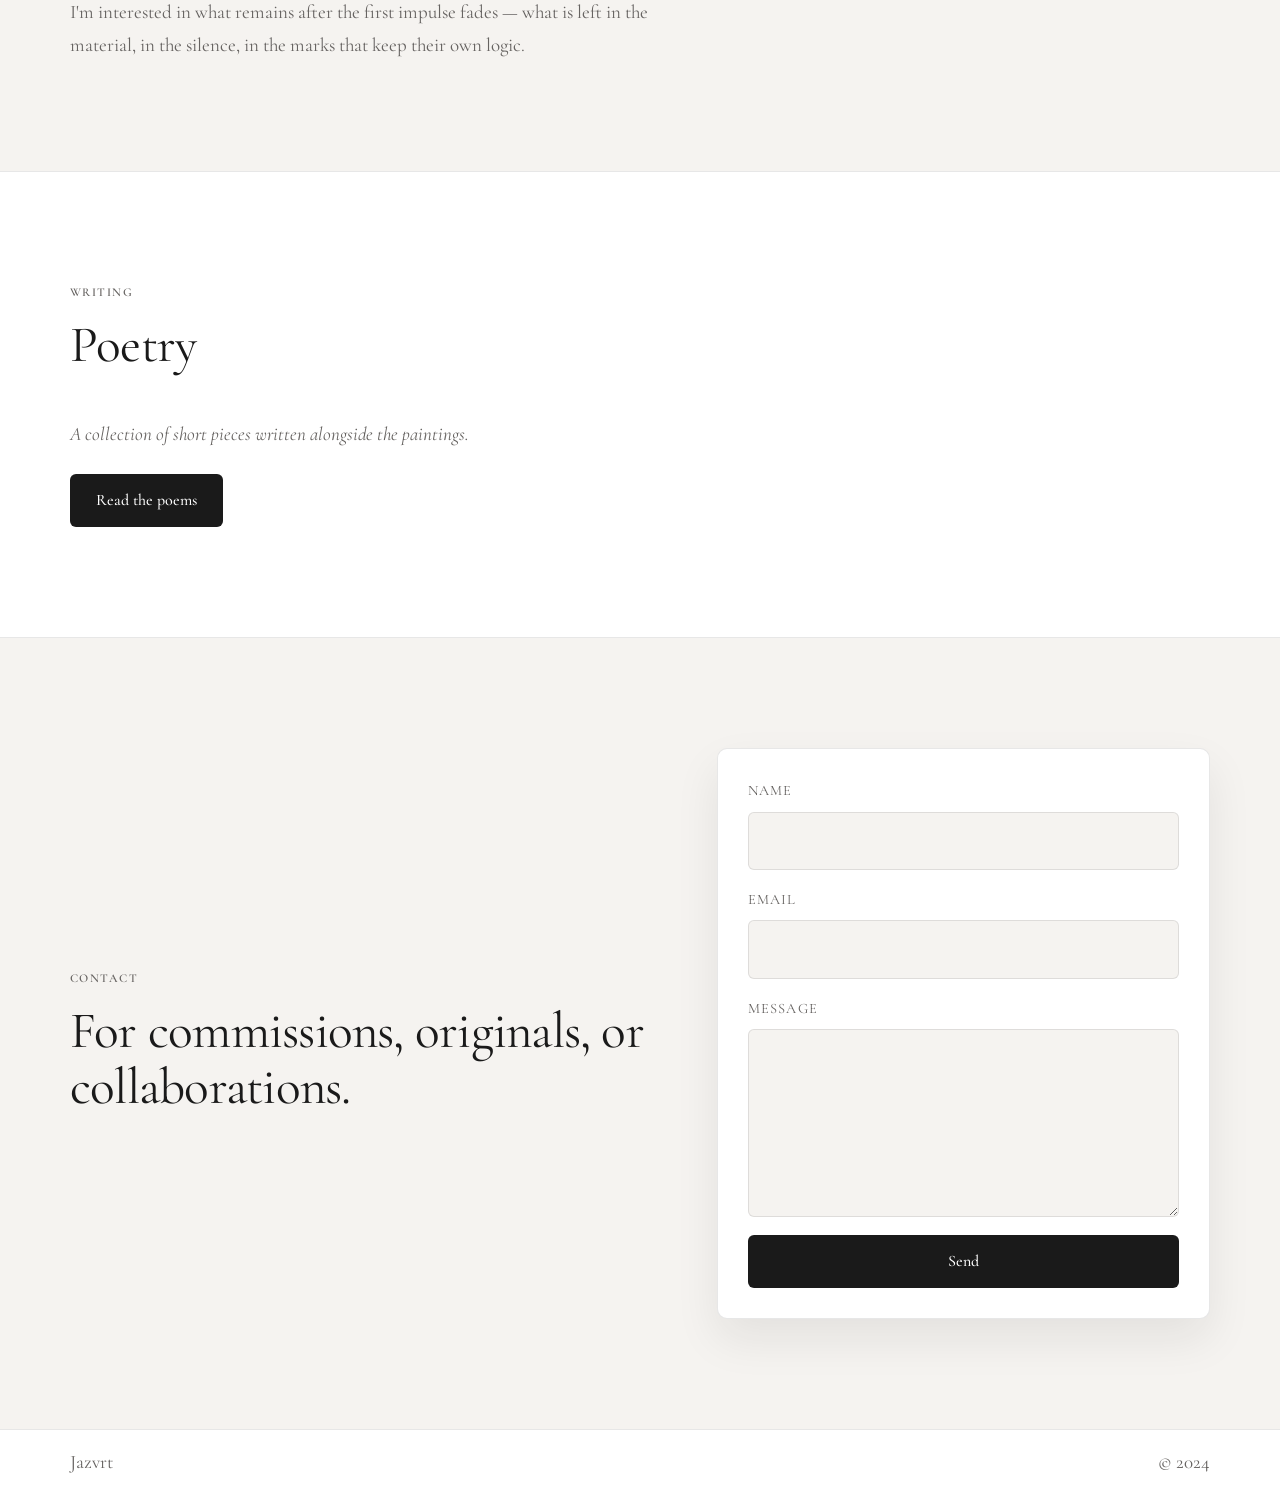
==== commit 19d80d5e: "Add Waterfall artwork to gallery Co-authored-by: jazvrt <334961068+jazvrt@users.noreply.github.com>" ====
--- a/index.html
+++ b/index.html
@@ -31,6 +31,7 @@
       <figure class="gallery-item large" data-title="Second Silence"><img src="https://images.unsplash.com/photo-1578301978693-85fa9c0320b9?auto=format&fit=crop&w=900&q=80" alt="Second Silence"><figcaption>Second Silence</figcaption></figure>
       <figure class="gallery-item" data-title="Weathered Line"><img src="https://images.unsplash.com/photo-1552083375-1447ce886485?auto=format&fit=crop&w=900&q=80" alt="Weathered Line"><figcaption>Weathered Line</figcaption></figure>
       <figure class="gallery-item" data-title="Cold Room"><img src="https://images.unsplash.com/photo-1541961017774-22349e4a1262?auto=format&fit=crop&w=900&q=80" alt="Cold Room"><figcaption>Cold Room</figcaption></figure>
+      <figure class="gallery-item" data-title="Waterfall"><img src="site.png" alt="Waterfall painting with birds, trees, and a golden sky"><figcaption>Waterfall</figcaption></figure>
     </div></div></section>
 
     <div class="lightbox" id="lightbox"><div class="lightbox-overlay" id="lightboxOverlay"></div><div class="lightbox-content"><button class="lightbox-close" id="lightboxClose" aria-label="Close">×</button><div class="zoom-viewport" id="zoomViewport"><img id="lightboxImage" src="" alt=""></div><div class="lightbox-info"><p id="lightboxCaption"></p><div class="lightbox-nav"><button id="lightboxPrev">← Prev</button><button id="lightboxNext">Next →</button></div></div></div></div>
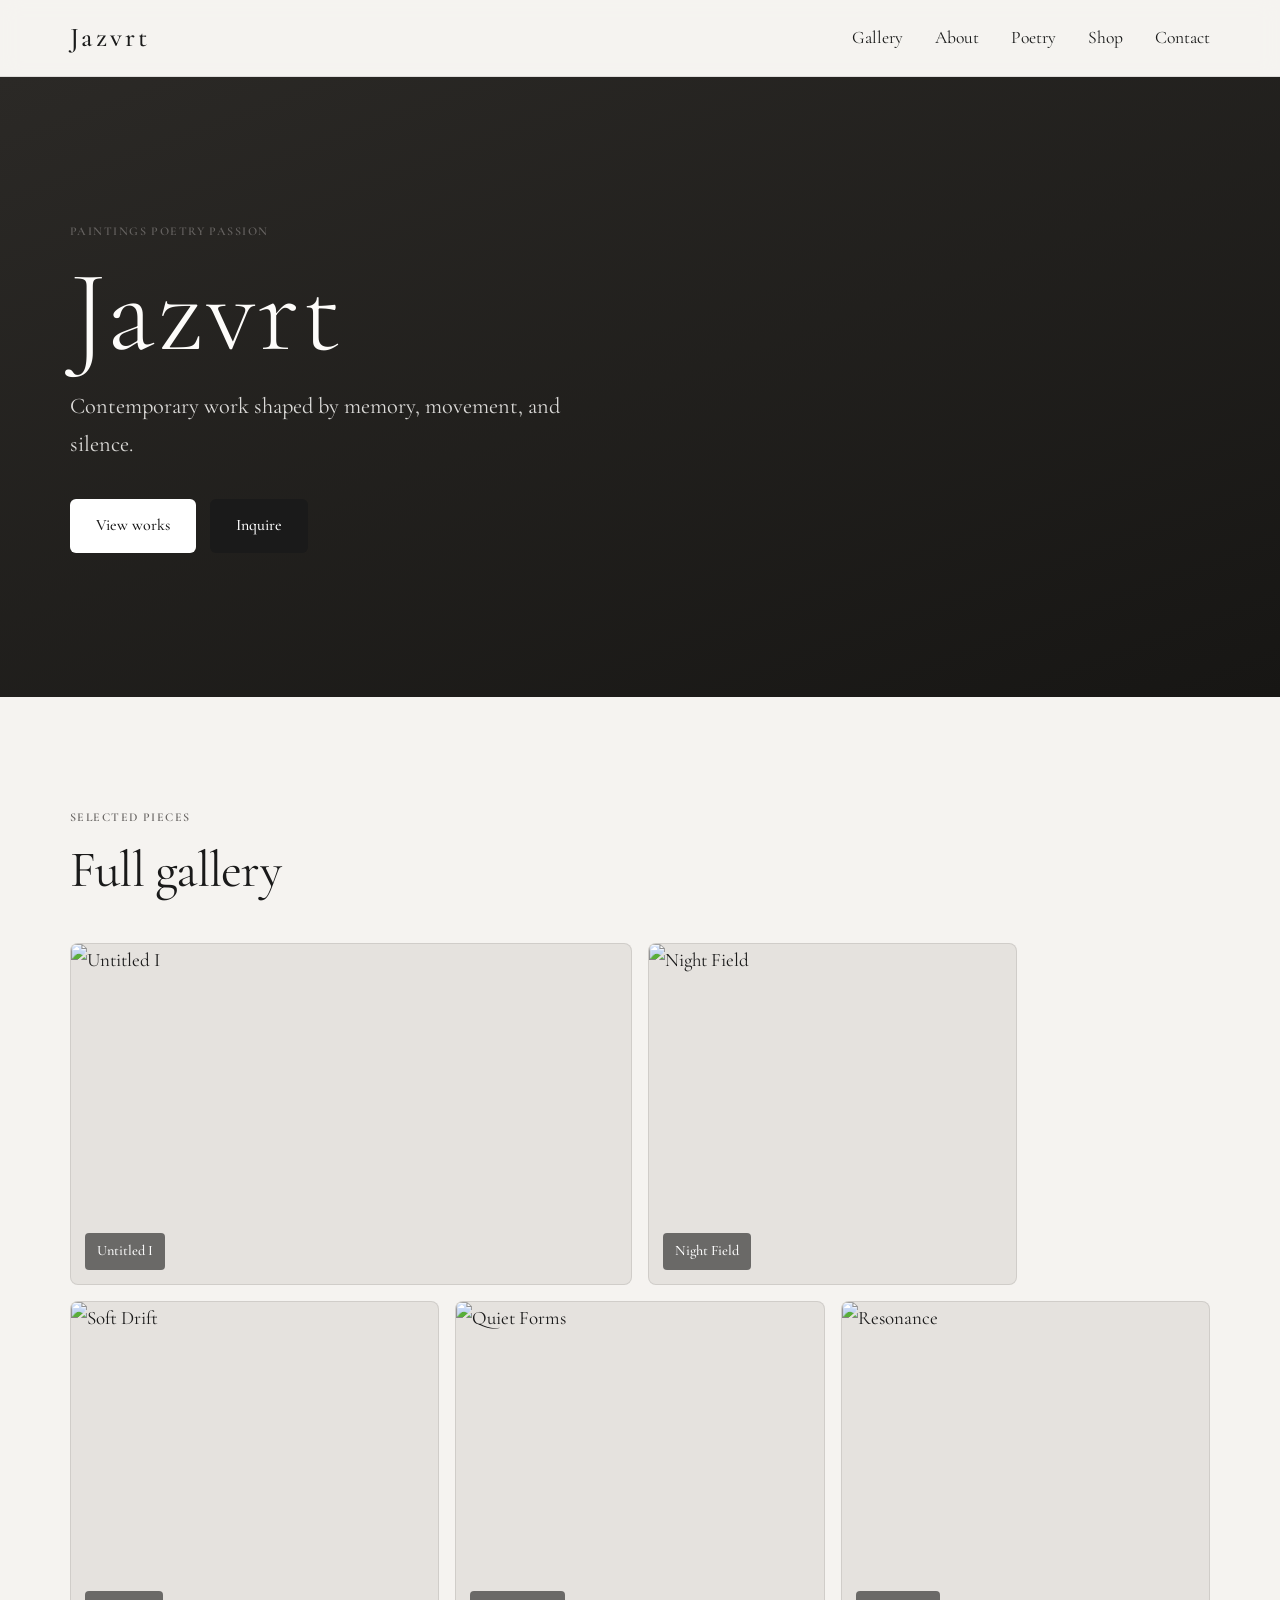
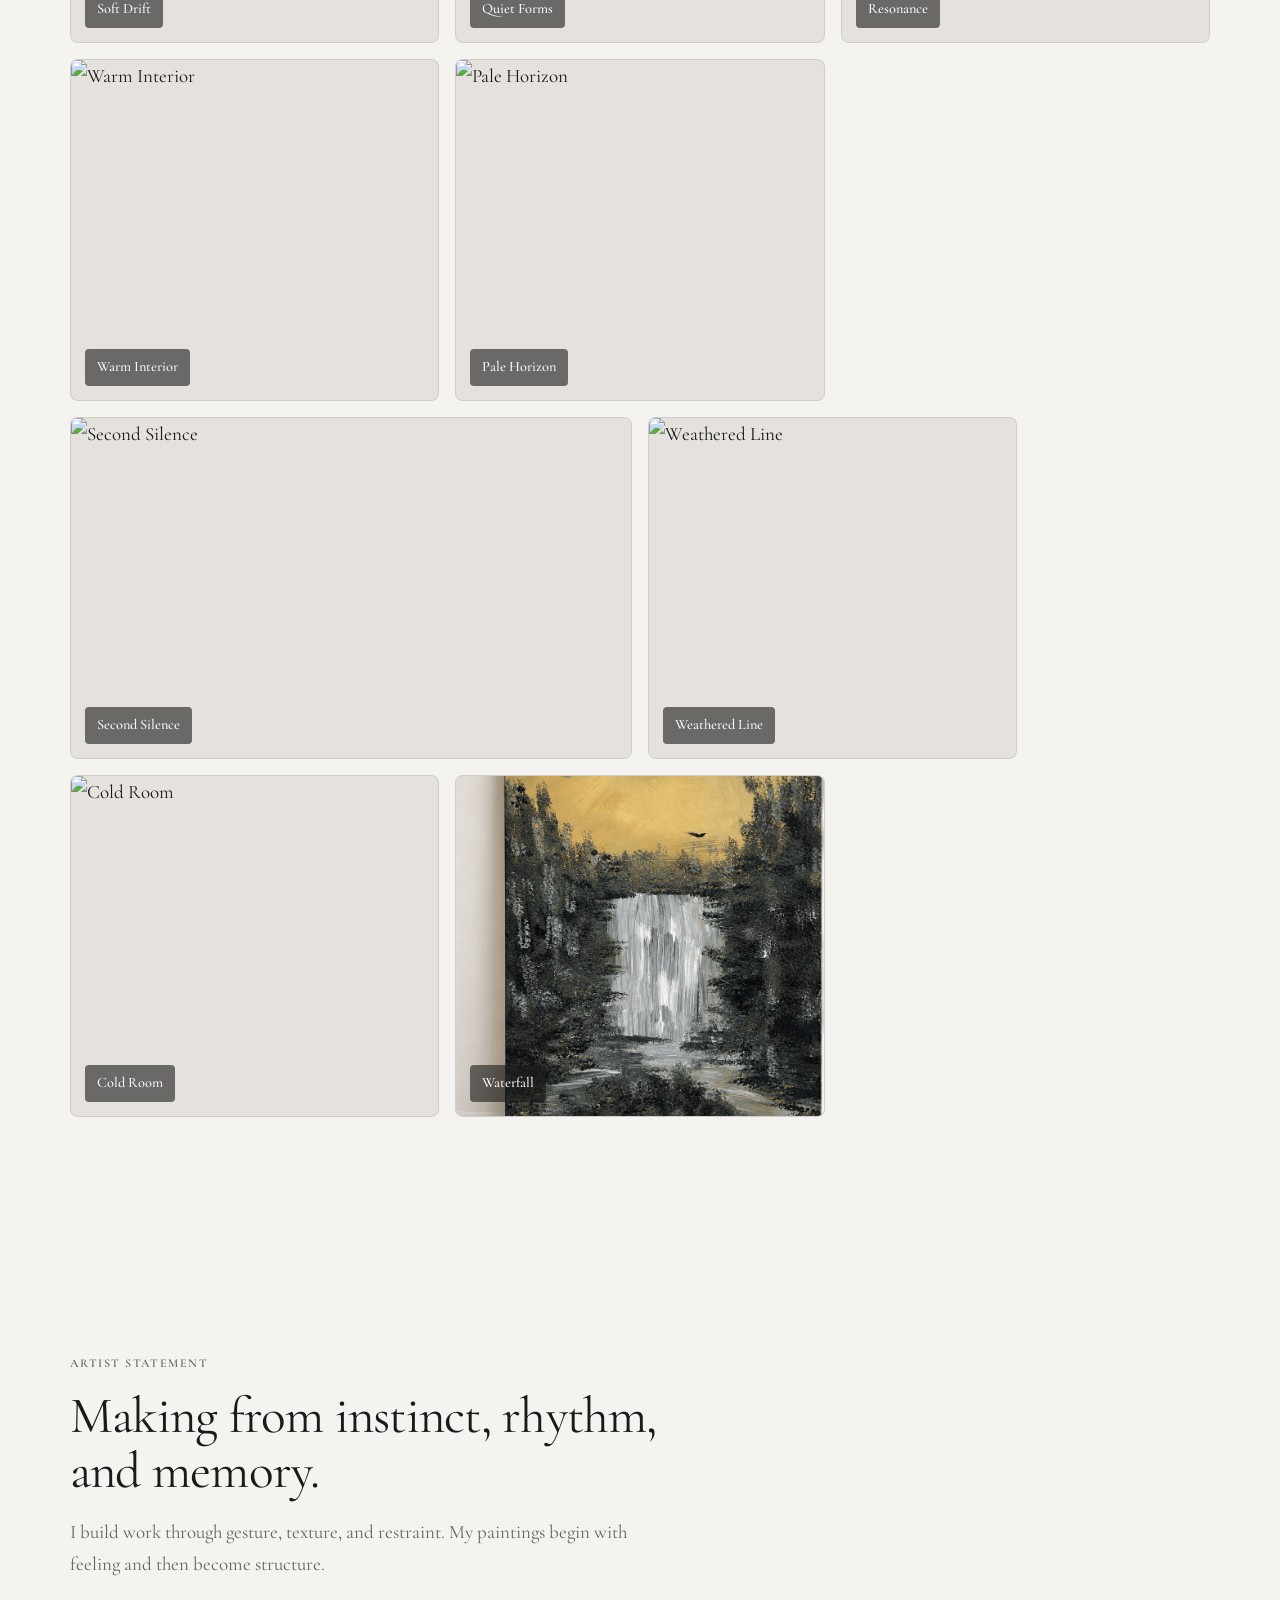
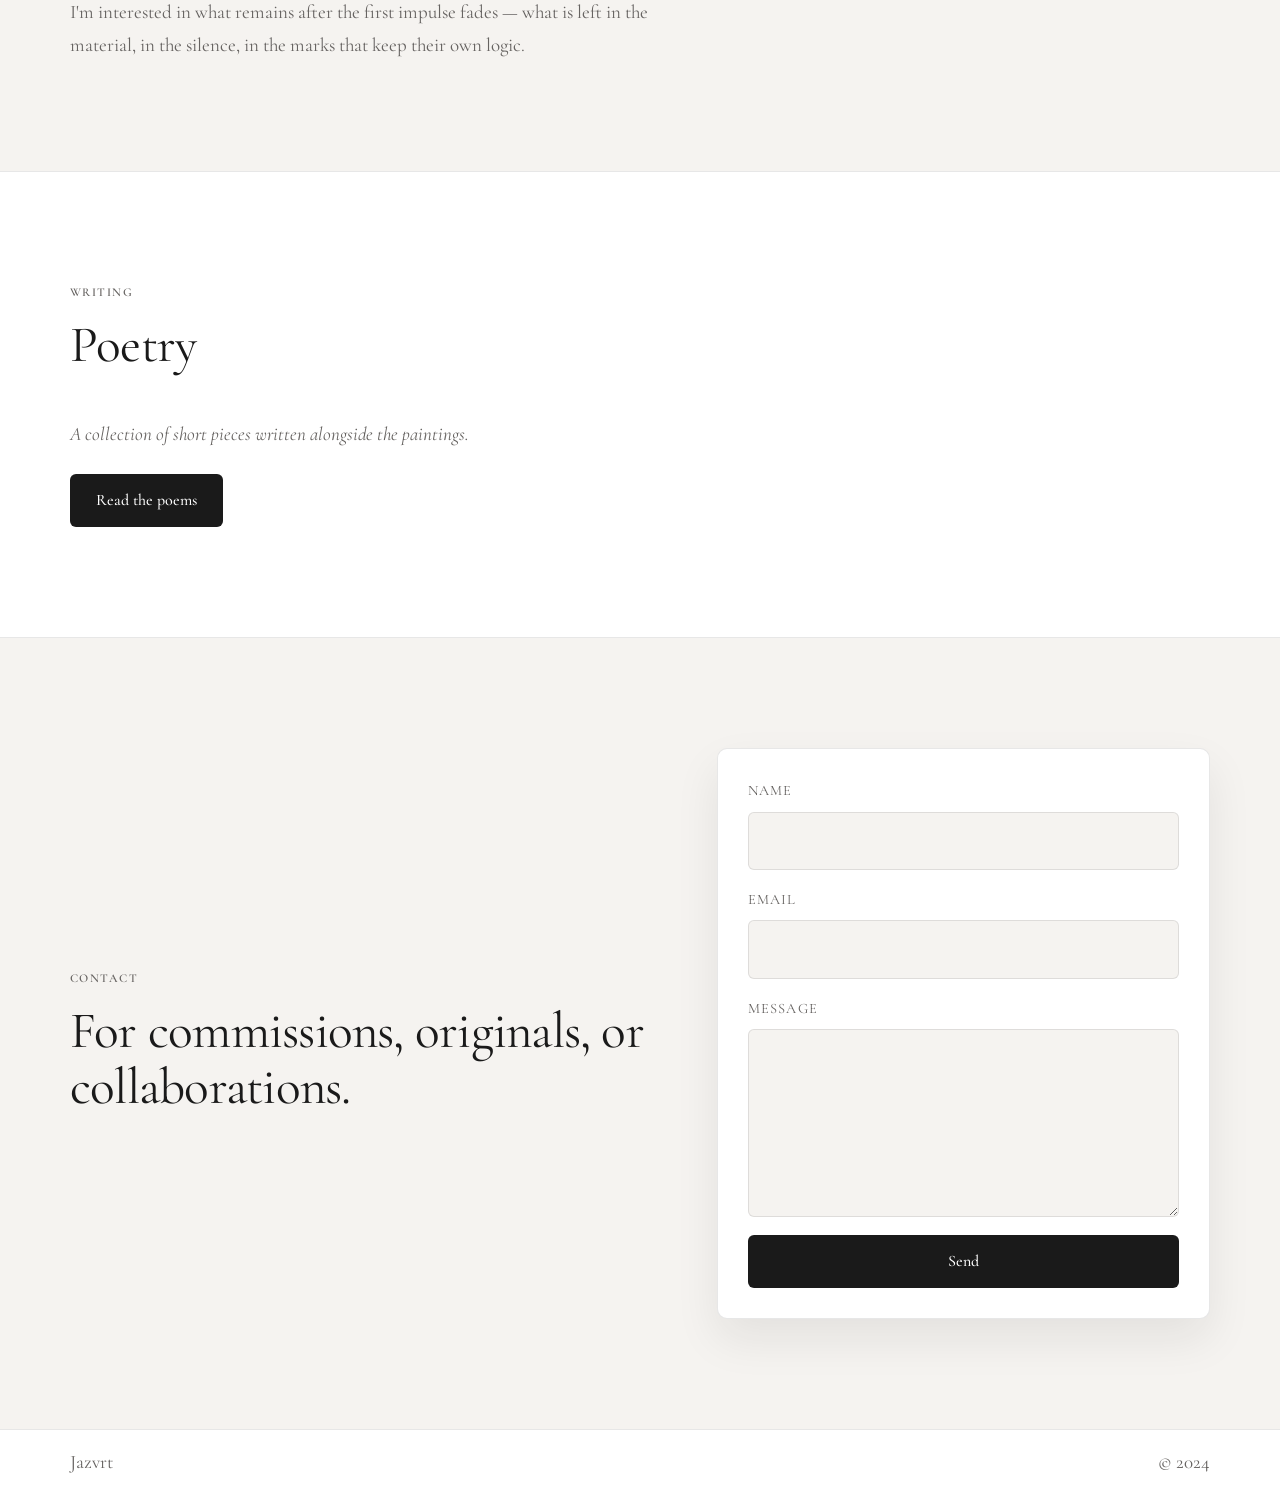
==== commit d8091054: "Use cropped preview for Waterfall gallery thumbnail, keep full site.png in lightbox Co-authored-by: " ====
--- a/index.html
+++ b/index.html
@@ -31,7 +31,7 @@
       <figure class="gallery-item large" data-title="Second Silence"><img src="https://images.unsplash.com/photo-1578301978693-85fa9c0320b9?auto=format&fit=crop&w=900&q=80" alt="Second Silence"><figcaption>Second Silence</figcaption></figure>
       <figure class="gallery-item" data-title="Weathered Line"><img src="https://images.unsplash.com/photo-1552083375-1447ce886485?auto=format&fit=crop&w=900&q=80" alt="Weathered Line"><figcaption>Weathered Line</figcaption></figure>
       <figure class="gallery-item" data-title="Cold Room"><img src="https://images.unsplash.com/photo-1541961017774-22349e4a1262?auto=format&fit=crop&w=900&q=80" alt="Cold Room"><figcaption>Cold Room</figcaption></figure>
-      <figure class="gallery-item" data-title="Waterfall"><img src="site.png" alt="Waterfall painting with birds, trees, and a golden sky"><figcaption>Waterfall</figcaption></figure>
+      <figure class="gallery-item" data-title="Waterfall"><img src="site-preview.png" data-full-src="site.png" alt="Waterfall painting with birds, trees, and a golden sky"><figcaption>Waterfall</figcaption></figure>
     </div></div></section>
 
     <div class="lightbox" id="lightbox"><div class="lightbox-overlay" id="lightboxOverlay"></div><div class="lightbox-content"><button class="lightbox-close" id="lightboxClose" aria-label="Close">×</button><div class="zoom-viewport" id="zoomViewport"><img id="lightboxImage" src="" alt=""></div><div class="lightbox-info"><p id="lightboxCaption"></p><div class="lightbox-nav"><button id="lightboxPrev">← Prev</button><button id="lightboxNext">Next →</button></div></div></div></div>
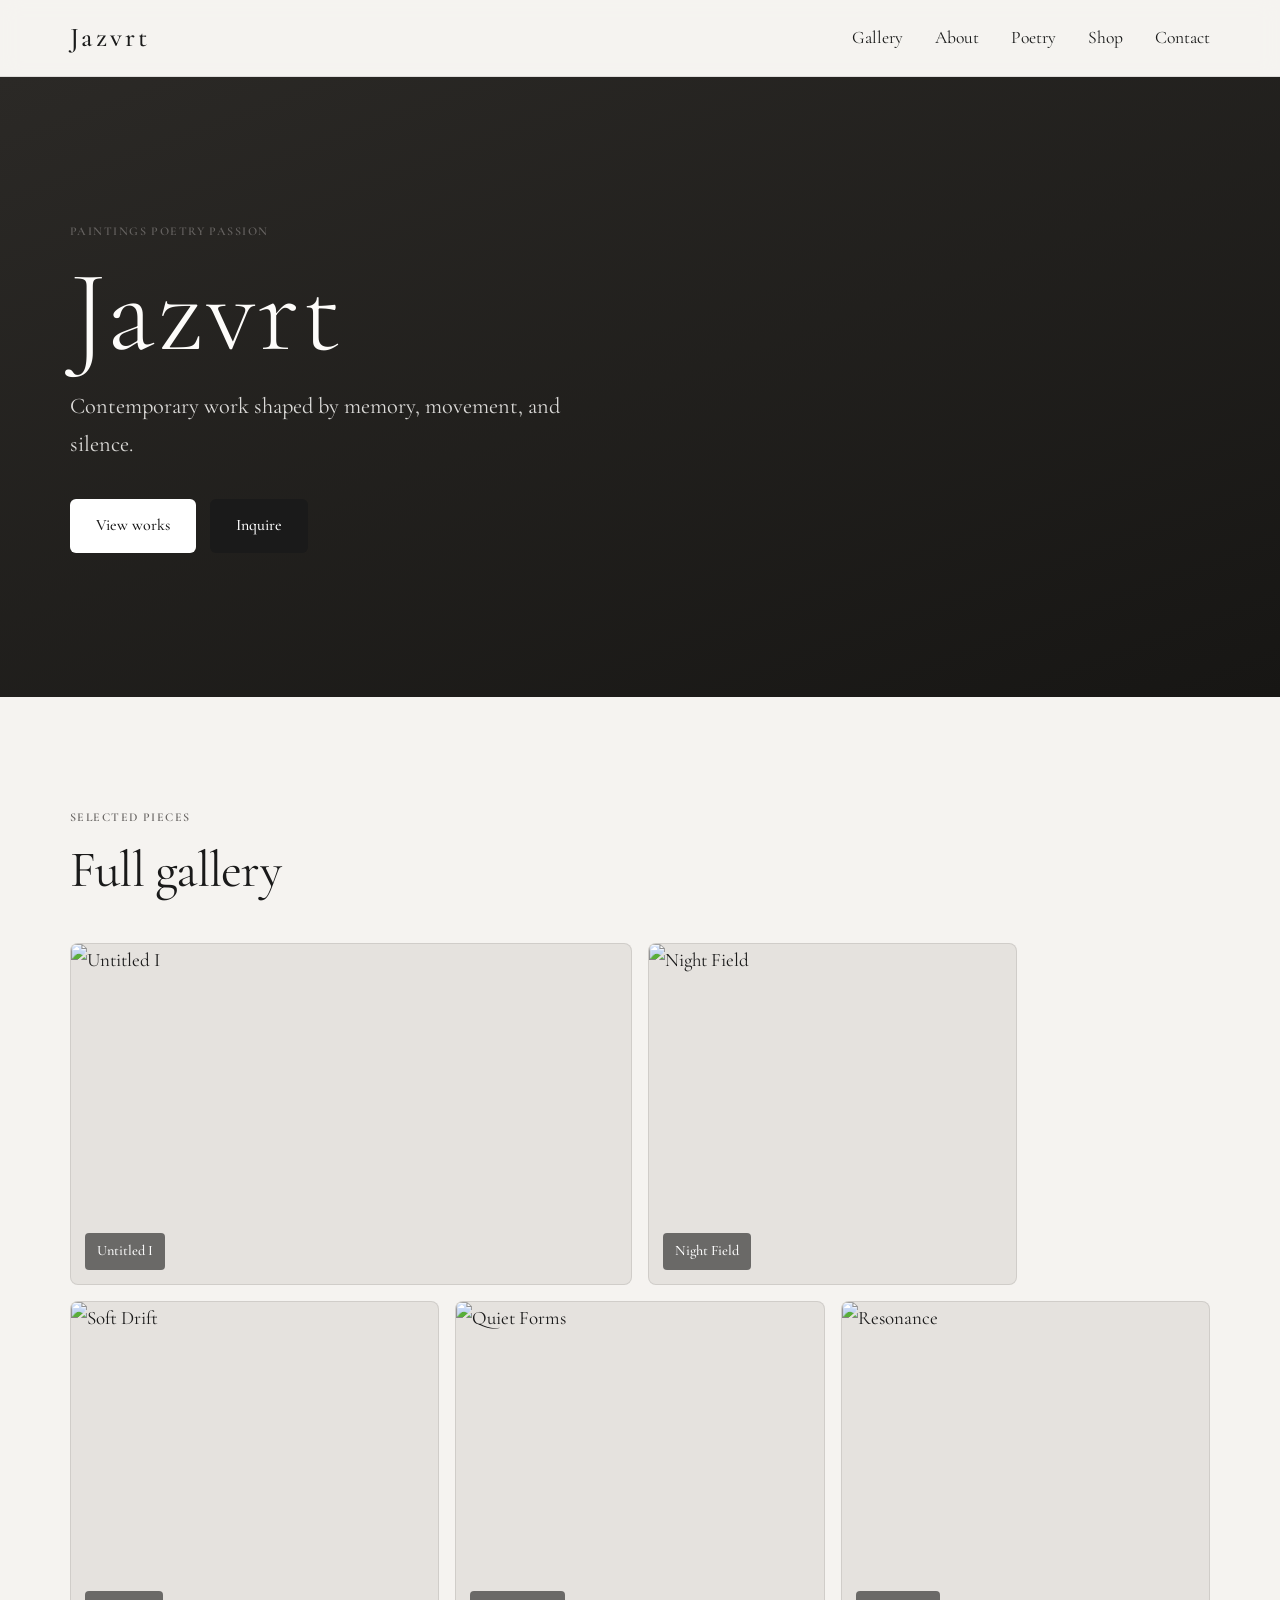
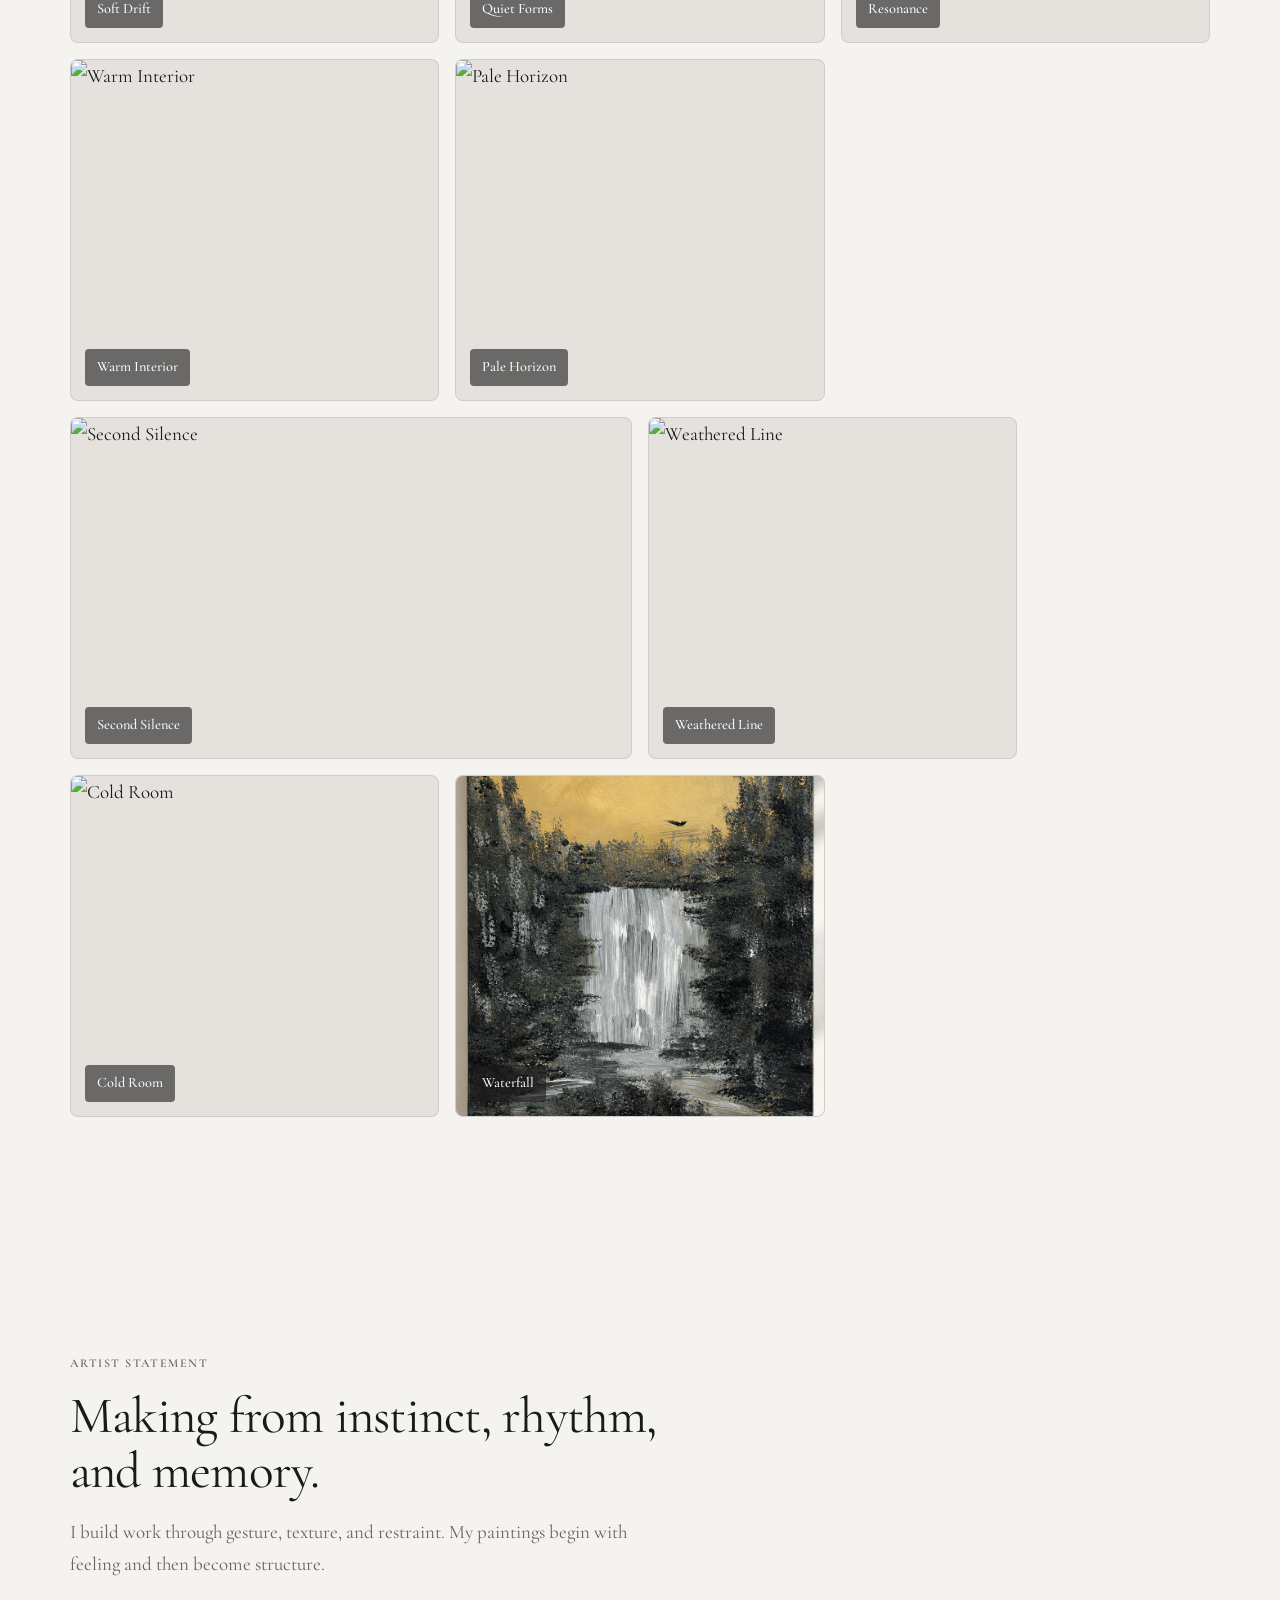
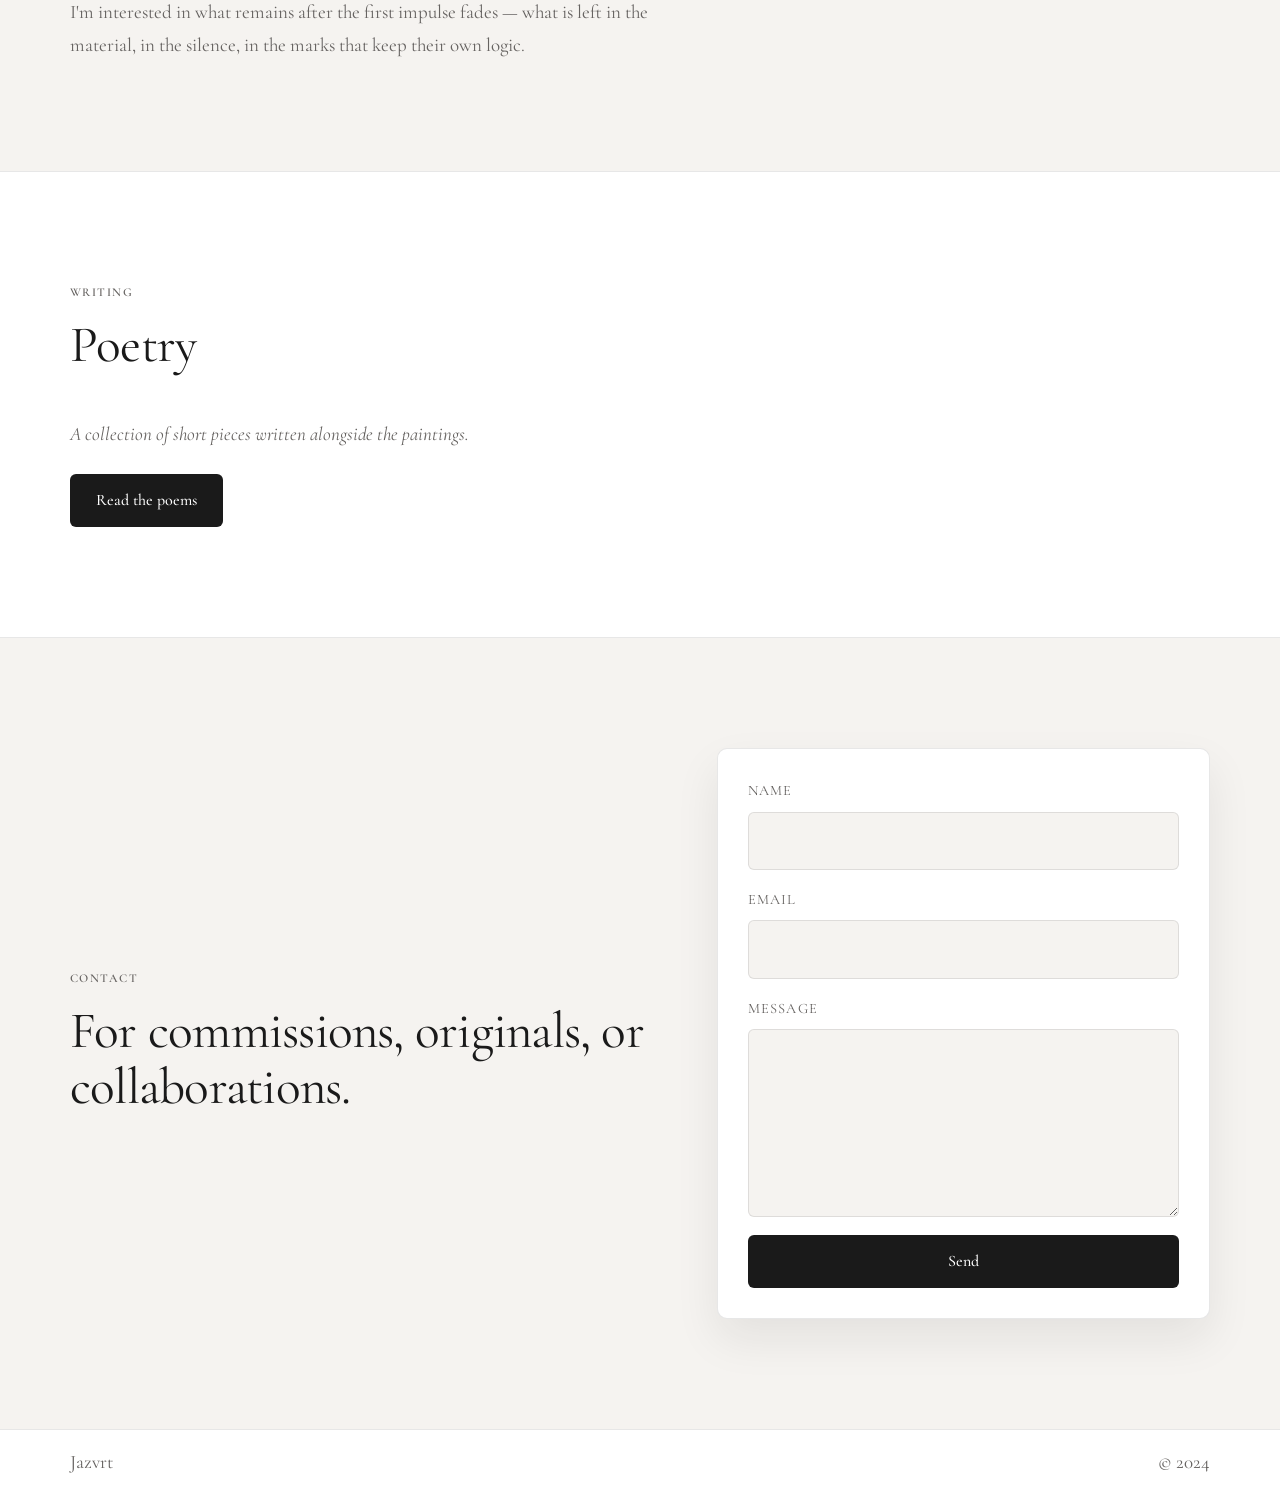
==== commit f492621a: "Replace aggressive Waterfall crop with safer preview that preserves full canvas Co-authored-by: jazv" ====
--- a/index.html
+++ b/index.html
@@ -31,7 +31,7 @@
       <figure class="gallery-item large" data-title="Second Silence"><img src="https://images.unsplash.com/photo-1578301978693-85fa9c0320b9?auto=format&fit=crop&w=900&q=80" alt="Second Silence"><figcaption>Second Silence</figcaption></figure>
       <figure class="gallery-item" data-title="Weathered Line"><img src="https://images.unsplash.com/photo-1552083375-1447ce886485?auto=format&fit=crop&w=900&q=80" alt="Weathered Line"><figcaption>Weathered Line</figcaption></figure>
       <figure class="gallery-item" data-title="Cold Room"><img src="https://images.unsplash.com/photo-1541961017774-22349e4a1262?auto=format&fit=crop&w=900&q=80" alt="Cold Room"><figcaption>Cold Room</figcaption></figure>
-      <figure class="gallery-item" data-title="Waterfall"><img src="site-preview.png" data-full-src="site.png" alt="Waterfall painting with birds, trees, and a golden sky"><figcaption>Waterfall</figcaption></figure>
+      <figure class="gallery-item" data-title="Waterfall"><img src="waterfall-preview.png" data-full-src="site.png" alt="Waterfall painting with birds, trees, and a golden sky"><figcaption>Waterfall</figcaption></figure>
     </div></div></section>
 
     <div class="lightbox" id="lightbox"><div class="lightbox-overlay" id="lightboxOverlay"></div><div class="lightbox-content"><button class="lightbox-close" id="lightboxClose" aria-label="Close">×</button><div class="zoom-viewport" id="zoomViewport"><img id="lightboxImage" src="" alt=""></div><div class="lightbox-info"><p id="lightboxCaption"></p><div class="lightbox-nav"><button id="lightboxPrev">← Prev</button><button id="lightboxNext">Next →</button></div></div></div></div>
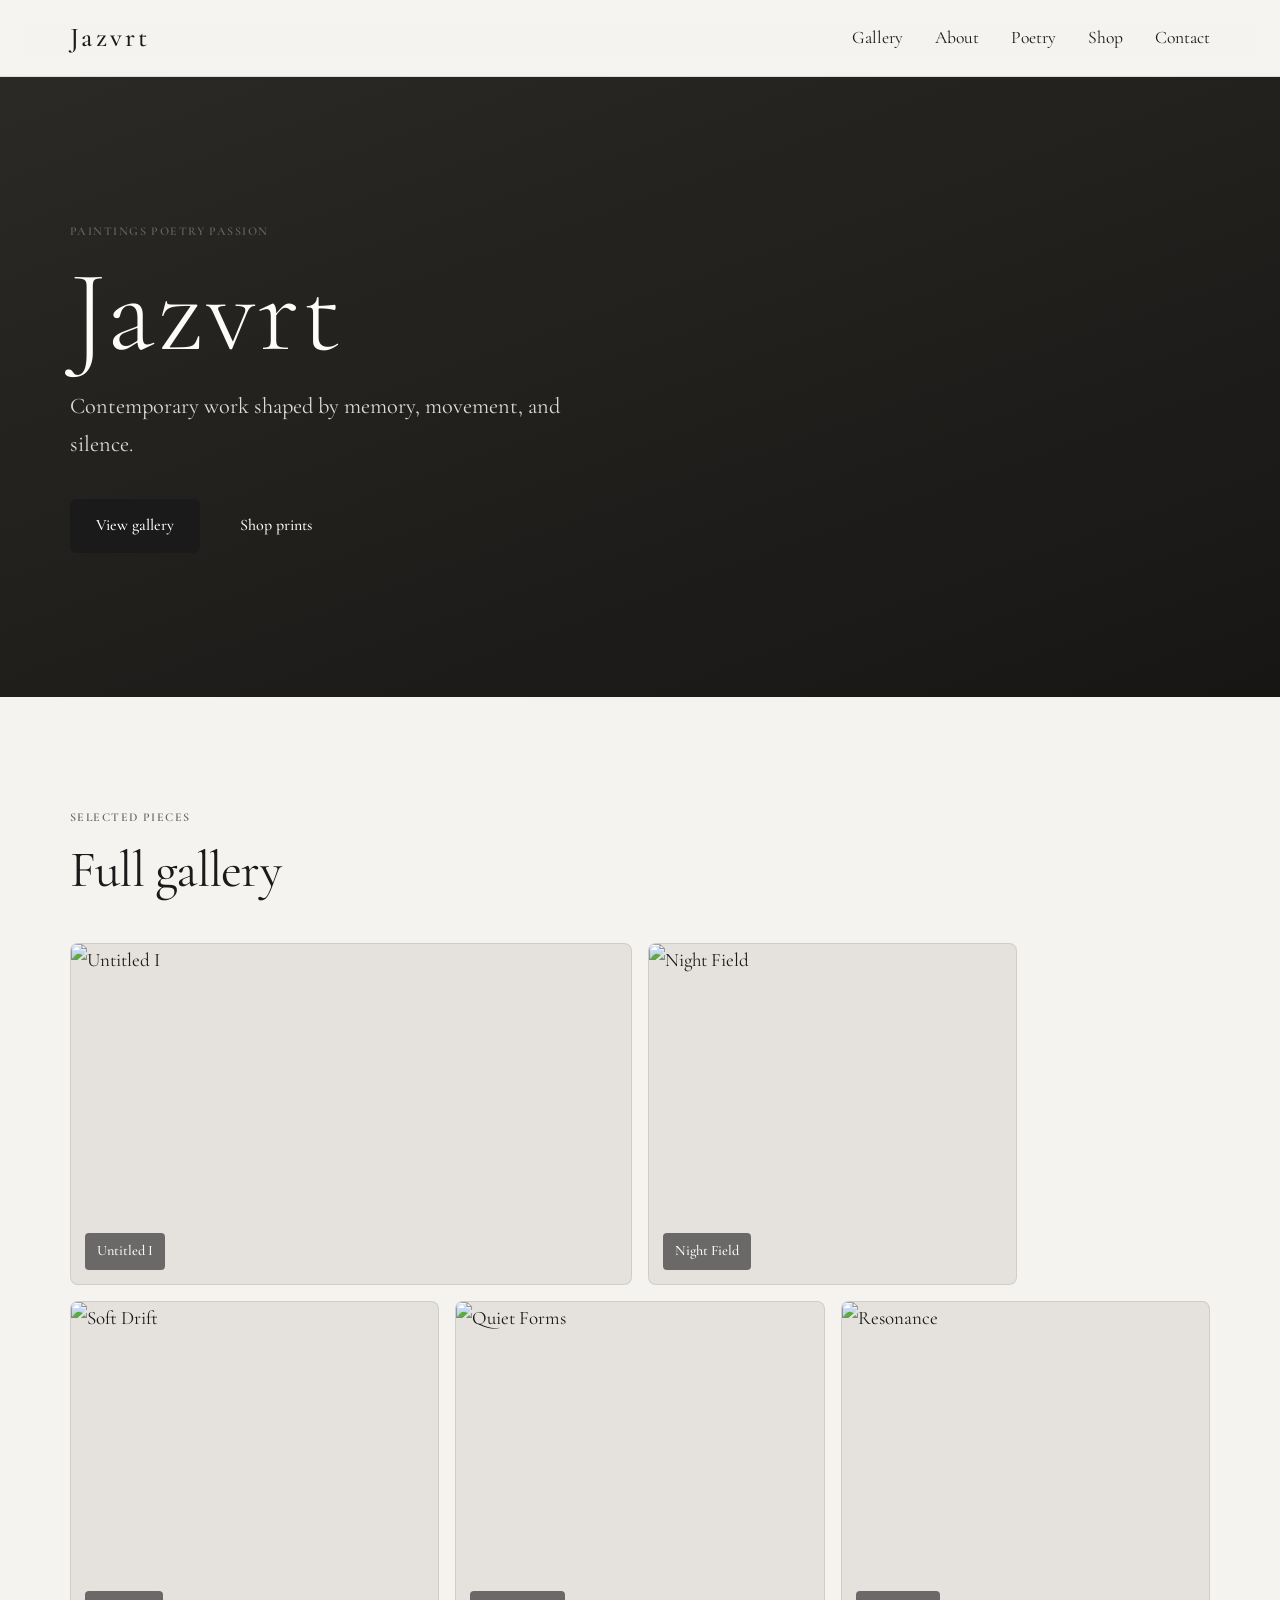
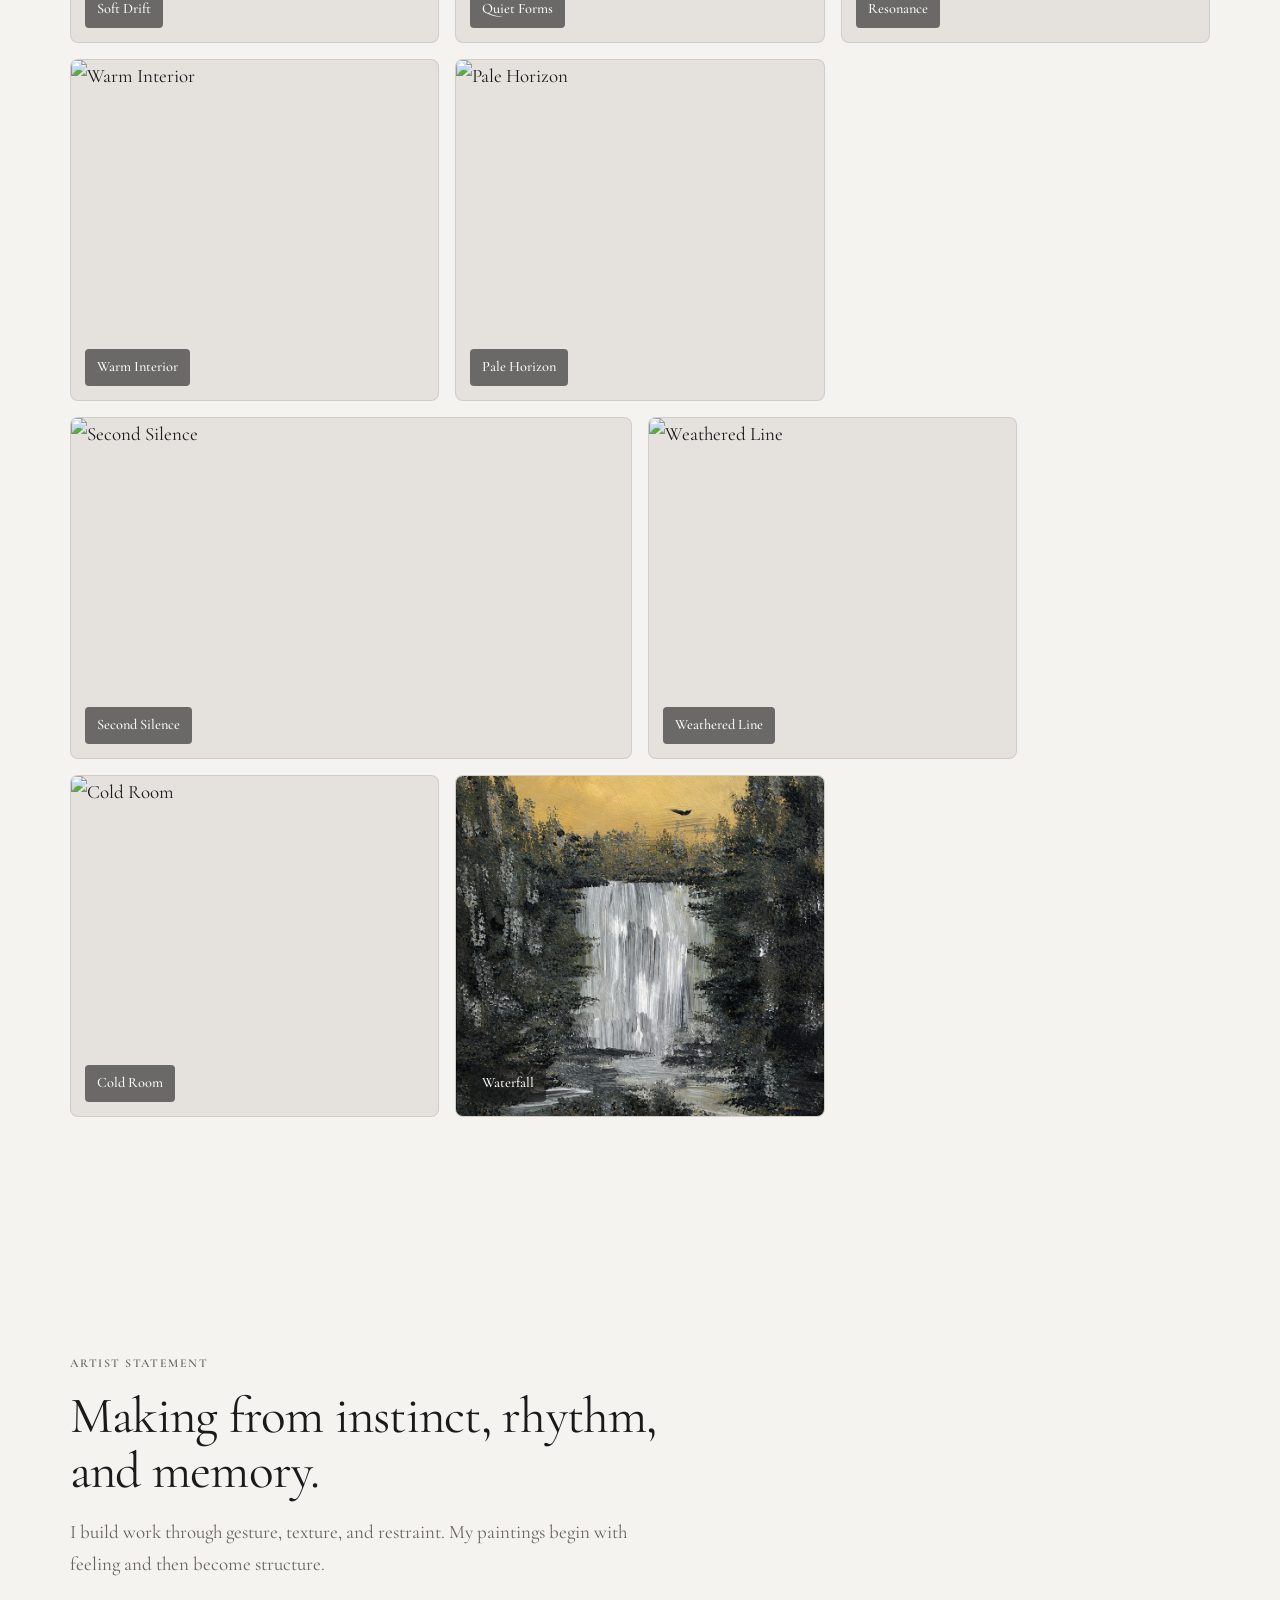
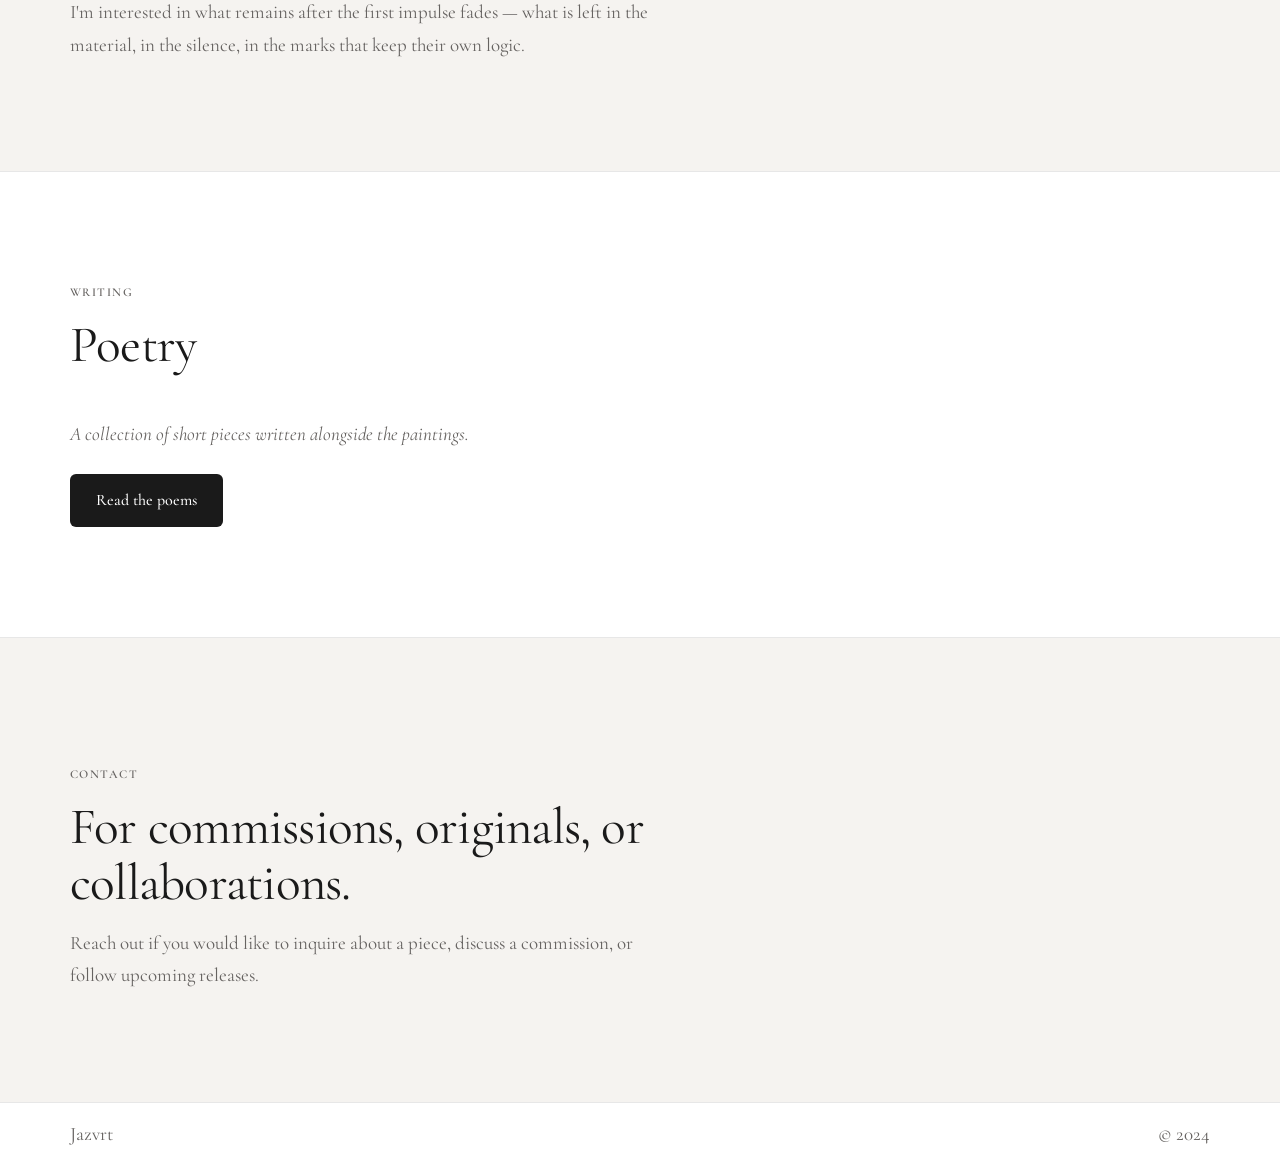
==== commit 229bdfa4: "Update waterfall preview to use cropped image" ====
--- a/index.html
+++ b/index.html
@@ -18,7 +18,7 @@
   </div></header>
 
   <main id="top">
-    <section class="hero"><div class="container hero-inner"><p class="eyebrow">paintings poetry passion</p><h1>Jazvrt</h1><p class="hero-copy">Contemporary work shaped by memory, movement, and silence.</p><div class="hero-actions"><a href="#gallery" class="btn btn-light">View works</a><a href="#contact" class="btn btn-dark">Inquire</a></div></div></section>
+    <section class="hero"><div class="container hero-inner"><p class="eyebrow">paintings poetry passion</p><h1>Jazvrt</h1><p class="hero-copy">Contemporary work shaped by memory, movement, and silence.</p><div class="hero-actions"><a href="#gallery" class="btn btn-dark">View gallery</a><a href="shop.html" class="btn btn-outline">Shop prints</a></div></div></section>
 
     <section class="gallery section-space" id="gallery"><div class="container"><div class="section-heading"><p class="eyebrow muted">Selected pieces</p><h2>Full gallery</h2></div><div class="gallery-grid">
       <figure class="gallery-item large" data-title="Untitled I"><img src="https://images.unsplash.com/photo-1579783902614-a3fb3927b6a5?auto=format&fit=crop&w=900&q=80" alt="Untitled I"><figcaption>Untitled I</figcaption></figure>
@@ -31,16 +31,16 @@
       <figure class="gallery-item large" data-title="Second Silence"><img src="https://images.unsplash.com/photo-1578301978693-85fa9c0320b9?auto=format&fit=crop&w=900&q=80" alt="Second Silence"><figcaption>Second Silence</figcaption></figure>
       <figure class="gallery-item" data-title="Weathered Line"><img src="https://images.unsplash.com/photo-1552083375-1447ce886485?auto=format&fit=crop&w=900&q=80" alt="Weathered Line"><figcaption>Weathered Line</figcaption></figure>
       <figure class="gallery-item" data-title="Cold Room"><img src="https://images.unsplash.com/photo-1541961017774-22349e4a1262?auto=format&fit=crop&w=900&q=80" alt="Cold Room"><figcaption>Cold Room</figcaption></figure>
-      <figure class="gallery-item" data-title="Waterfall"><img src="waterfall-preview.png" data-full-src="site.png" alt="Waterfall painting with birds, trees, and a golden sky"><figcaption>Waterfall</figcaption></figure>
+      <figure class="gallery-item" data-title="Waterfall"><img src="picture.png" data-full-src="site.png" alt="Waterfall painting with birds, trees, and a golden sky"><figcaption>Waterfall</figcaption></figure>
     </div></div></section>
 
     <div class="lightbox" id="lightbox"><div class="lightbox-overlay" id="lightboxOverlay"></div><div class="lightbox-content"><button class="lightbox-close" id="lightboxClose" aria-label="Close">×</button><div class="zoom-viewport" id="zoomViewport"><img id="lightboxImage" src="" alt=""></div><div class="lightbox-info"><p id="lightboxCaption"></p><div class="lightbox-nav"><button id="lightboxPrev">← Prev</button><button id="lightboxNext">Next →</button></div></div></div></div>
 
     <section class="about section-space" id="about"><div class="container about-grid"><div class="about-copy"><p class="eyebrow muted">Artist statement</p><h2>Making from instinct, rhythm, and memory.</h2><p>I build work through gesture, texture, and restraint. My paintings begin with feeling and then become structure.</p><p>I'm interested in what remains after the first impulse fades — what is left in the material, in the silence, in the marks that keep their own logic.</p></div></div></section>
     <section class="poetry-teaser section-space"><div class="container"><div class="section-heading"><p class="eyebrow muted">Writing</p><h2>Poetry</h2></div><p class="poetry-lead">A collection of short pieces written alongside the paintings.</p><a href="poetry.html" class="btn btn-dark">Read the poems</a></div></section>
-    <section class="contact section-space" id="contact"><div class="container contact-wrap"><div class="contact-copy"><p class="eyebrow muted">Contact</p><h2>For commissions, originals, or collaborations.</h2></div><form class="contact-form" id="contactForm"><label><span>Name</span><input type="text" name="name" required></label><label><span>Email</span><input type="email" name="email" required></label><label><span>Message</span><textarea name="message" rows="5" required></textarea></label><button type="submit" class="btn btn-dark">Send</button></form></div></section>
+    <section class="contact section-space" id="contact"><div class="container contact-wrap"><div class="contact-copy"><p class="eyebrow muted">Contact</p><h2>For commissions, originals, or collaborations.</h2><p>Reach out if you would like to inquire about a piece, discuss a commission, or follow upcoming releases.</p></div></div></section>
   </main>
   <footer class="site-footer"><div class="container footer-wrap"><span>Jazvrt</span><span>© 2024</span></div></footer>
   <script src="script.js"></script>
 </body>
-</html>
+</html>
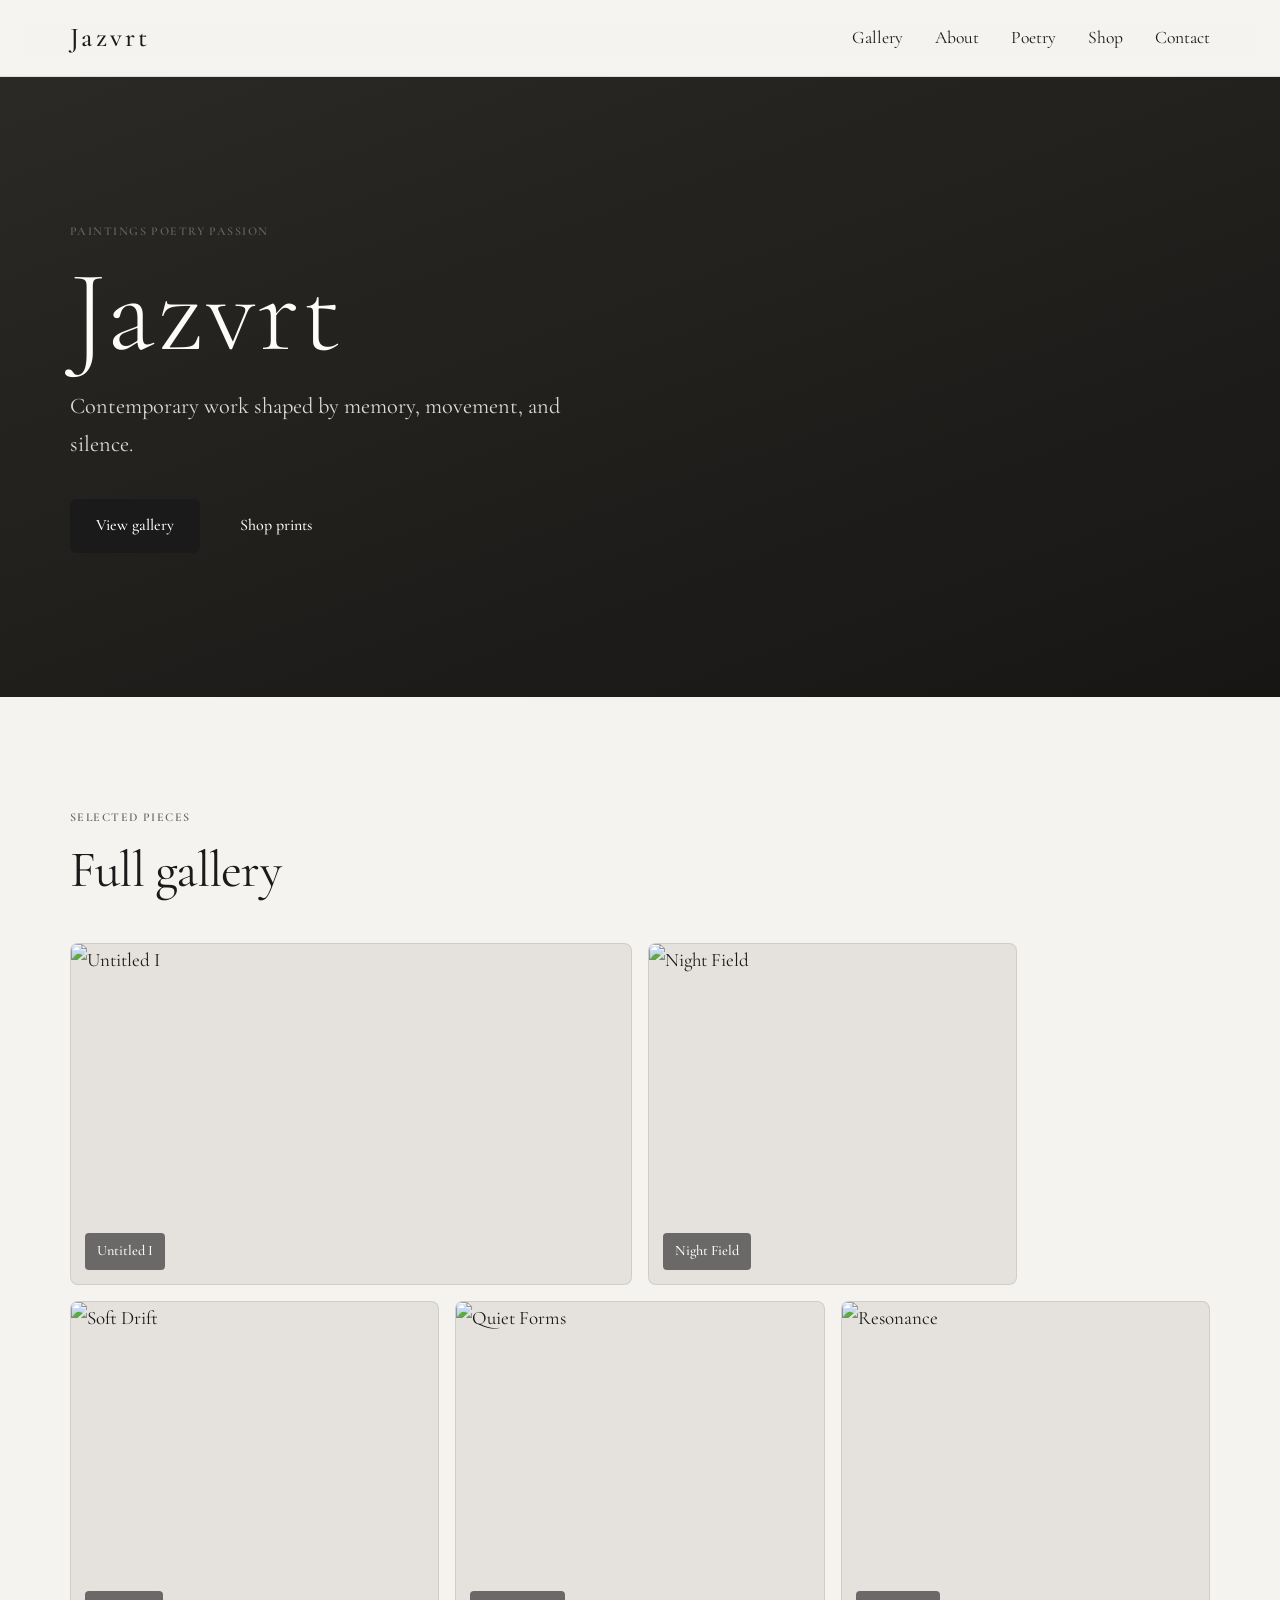
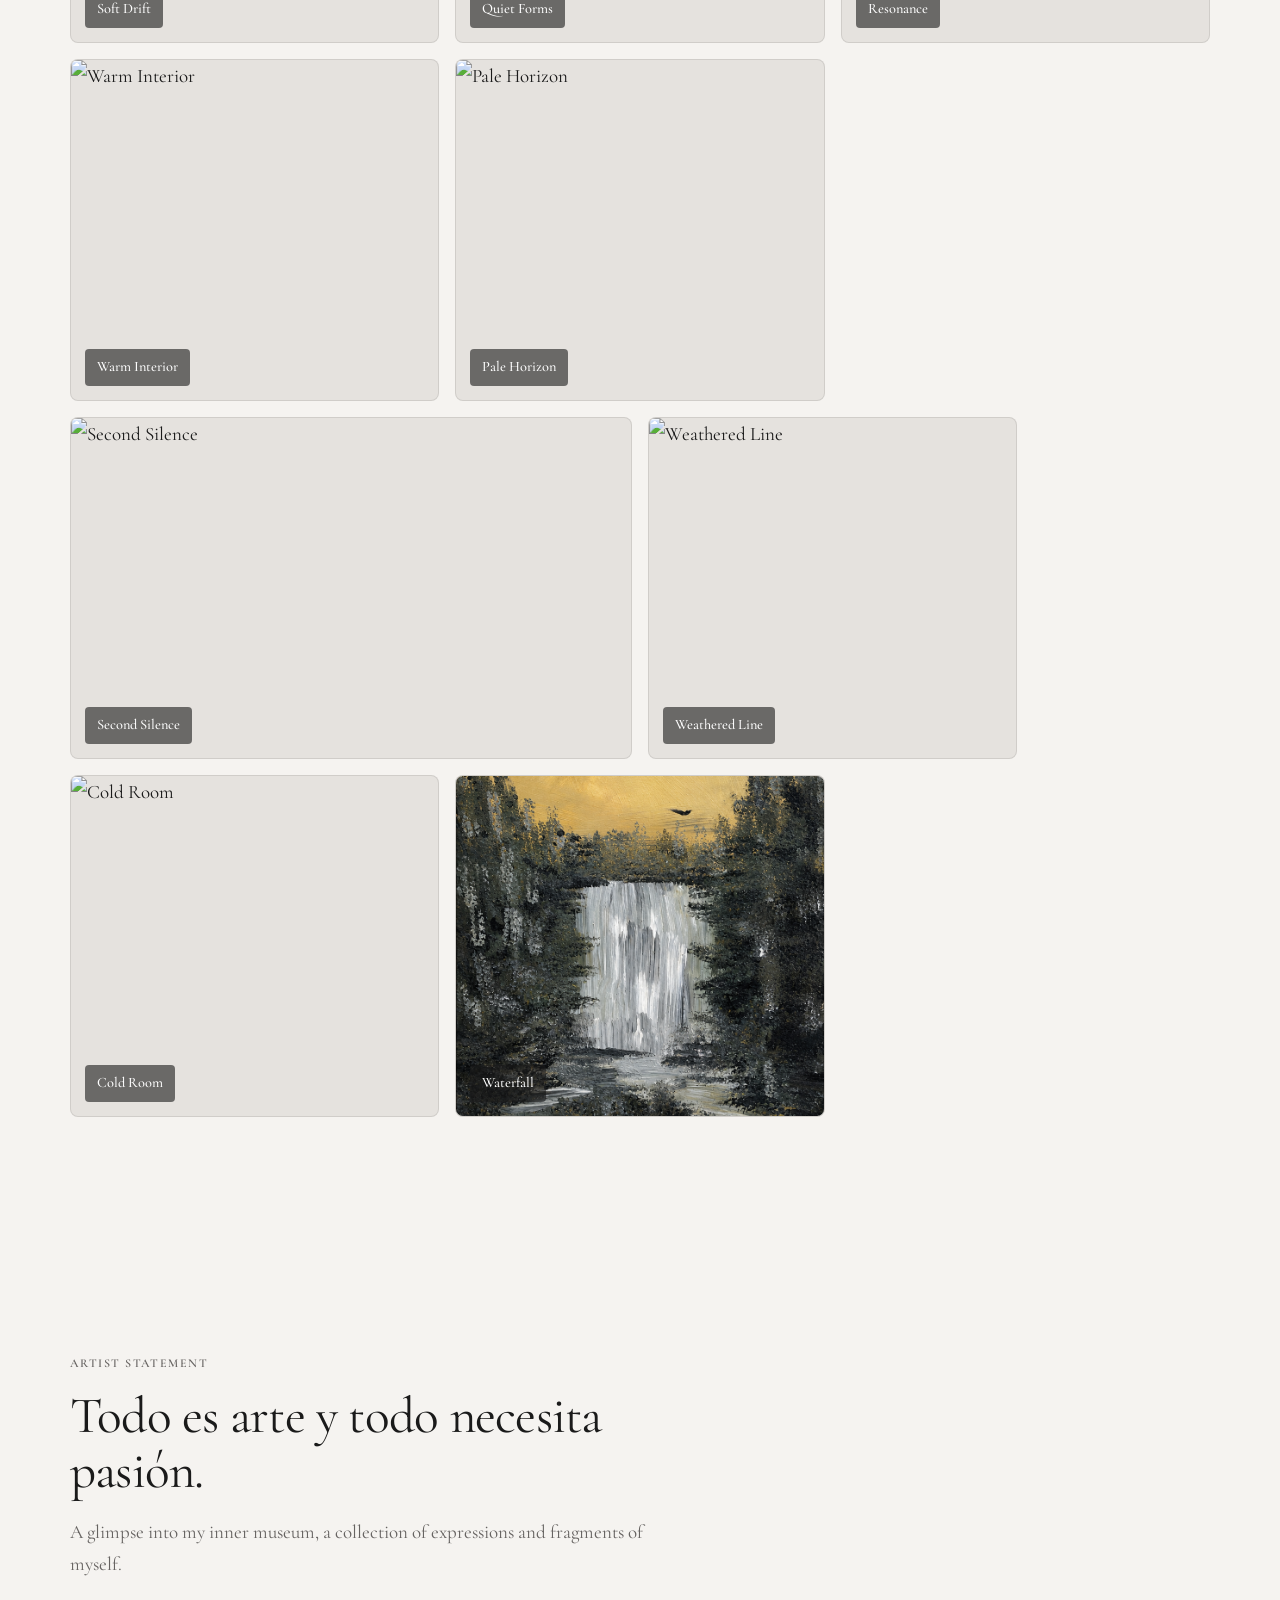
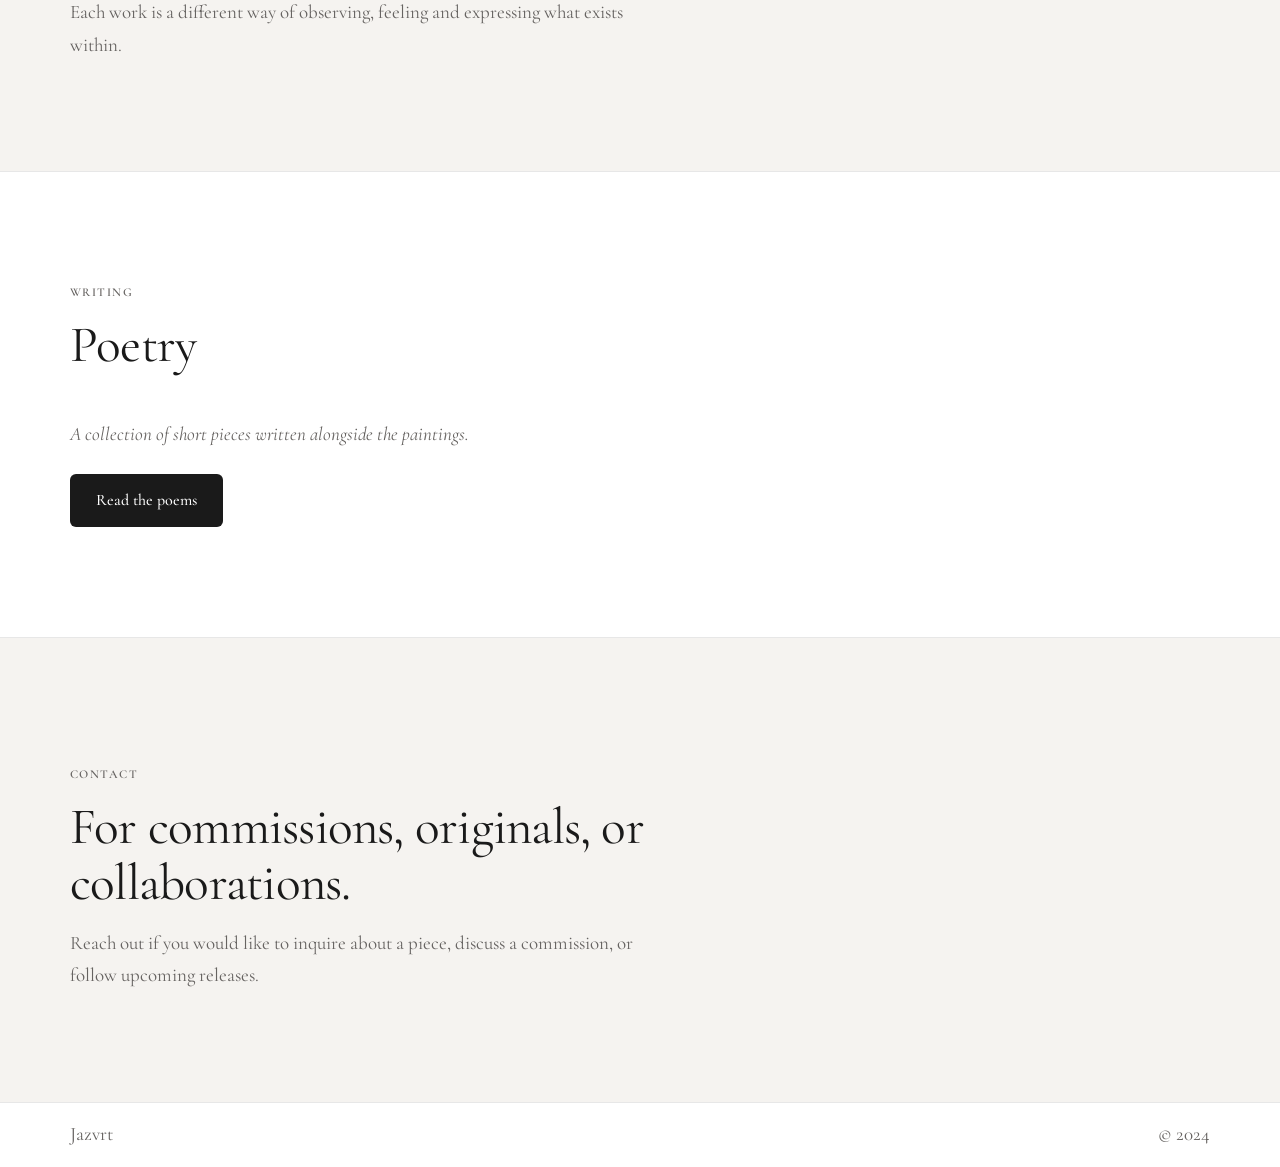
==== commit 9c9d7b69: "Update About statement text Co-authored-by: jazvrt <334961068+jazvrt@users.noreply.github.com>" ====
--- a/index.html
+++ b/index.html
@@ -36,7 +36,7 @@
 
     <div class="lightbox" id="lightbox"><div class="lightbox-overlay" id="lightboxOverlay"></div><div class="lightbox-content"><button class="lightbox-close" id="lightboxClose" aria-label="Close">×</button><div class="zoom-viewport" id="zoomViewport"><img id="lightboxImage" src="" alt=""></div><div class="lightbox-info"><p id="lightboxCaption"></p><div class="lightbox-nav"><button id="lightboxPrev">← Prev</button><button id="lightboxNext">Next →</button></div></div></div></div>
 
-    <section class="about section-space" id="about"><div class="container about-grid"><div class="about-copy"><p class="eyebrow muted">Artist statement</p><h2>Making from instinct, rhythm, and memory.</h2><p>I build work through gesture, texture, and restraint. My paintings begin with feeling and then become structure.</p><p>I'm interested in what remains after the first impulse fades — what is left in the material, in the silence, in the marks that keep their own logic.</p></div></div></section>
+    <section class="about section-space" id="about"><div class="container about-grid"><div class="about-copy"><p class="eyebrow muted">Artist statement</p><h2>Todo es arte y todo necesita pasión.</h2><p>A glimpse into my inner museum, a collection of expressions and fragments of myself.</p><p>Each work is a different way of observing, feeling and expressing what exists within.</p></div></div></section>
     <section class="poetry-teaser section-space"><div class="container"><div class="section-heading"><p class="eyebrow muted">Writing</p><h2>Poetry</h2></div><p class="poetry-lead">A collection of short pieces written alongside the paintings.</p><a href="poetry.html" class="btn btn-dark">Read the poems</a></div></section>
     <section class="contact section-space" id="contact"><div class="container contact-wrap"><div class="contact-copy"><p class="eyebrow muted">Contact</p><h2>For commissions, originals, or collaborations.</h2><p>Reach out if you would like to inquire about a piece, discuss a commission, or follow upcoming releases.</p></div></div></section>
   </main>
